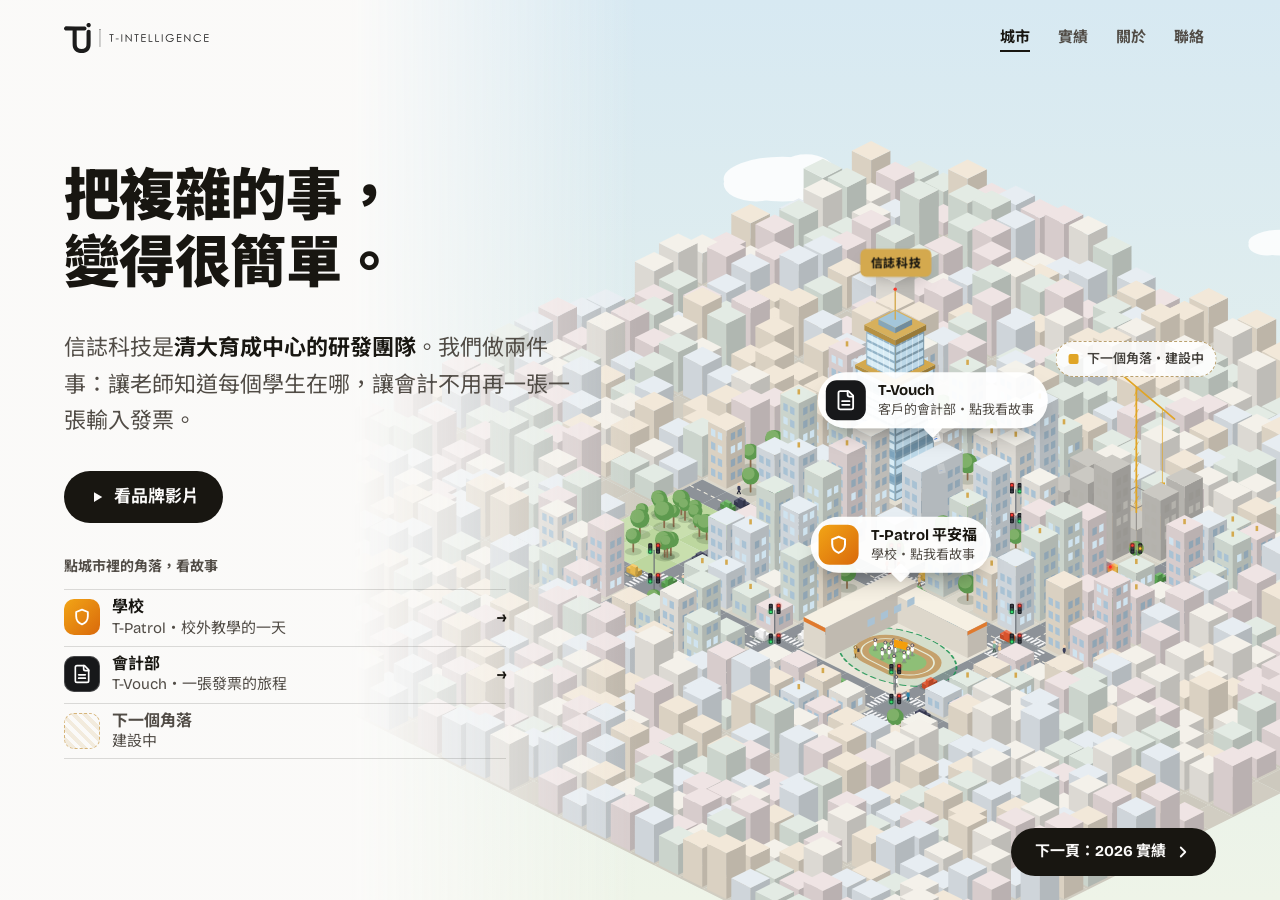
==== v5/company/index.html @ e7fc57f0 "T-Vouch 故事改成客戶公司與信誌科技之間往返；城市填滿手機、外圍不留空白；手機各頁版面放大與平均分配；進度條加粗 由 xinzhi-website-preview 的 _preview/tool" ====
<!DOCTYPE html>
<html lang="zh-TW">
<head>
<meta charset="UTF-8">
<meta name="viewport" content="width=device-width, initial-scale=1.0">
<meta name="robots" content="noindex">
<link rel="icon" type="image/png" href="../favicon.png">
<script>
  // 配色：網址指定 ?theme= 就照它；沒指定就看訪客自己的時間：早上 6 點到下午 6 點前是白天（紙白），其他時間是傍晚（夜金）。
  // 放在 head，畫面出來前就決定，不會先閃一下另一種顏色。
  (function () {
    var t = new URLSearchParams(location.search).get('theme');
    if (!t) { var h = new Date().getHours(); t = h >= 6 && h < 18 ? 'paper' : 'night'; }
    if (t === 'paper' || t === 'mix') document.documentElement.dataset.theme = t;
  })();
</script>
<title>信誌科技 T-Intelligence｜把複雜的事，變得很簡單</title>
<meta name="description" content="清大育成的研發團隊。T-Patrol 平安福讓老師知道每個學生在哪；T-Vouch 讓會計不用再一張一張輸入發票。">
<link rel="preconnect" href="https://fonts.googleapis.com">
<link rel="preconnect" href="https://fonts.gstatic.com" crossorigin>
<link href="https://fonts.googleapis.com/css2?family=Bricolage+Grotesque:opsz,wght@12..96,400..800&family=Noto+Sans+TC:wght@400;500;700;900&display=swap" rel="stylesheet">
<style>
/* 信誌科技官網（v5）— 依 _preview/PRODUCT.md 與確認過的設計簡報，從空白重做。
   色彩：可切換配色（?theme=night｜paper｜mix），讓使用者比較後再定。夜金＝品牌廣告影片的深炭灰＋金色線稿。發票、手機螢幕、表單是白色「島」，不跟著換。
   字型：中文 Noto Sans TC（使用者指定黑體），英文與數字 Bricolage Grotesque。比例 1.333，標題上限 6rem。
   版型：左右翻頁（使用者指定），每頁一個想法、構圖各不相同。插圖重畫自品牌廣告影片的線稿。 */
:root {
  --gold: #D4A94E;                         /* Logo 金（品牌色） */
  --gold-deep: oklch(0.69 0.115 80);       /* 同色相較深一階：插圖填色、分隔 */
  --ink: oklch(0.21 0.026 80);             /* 深墨（往金色色相偏） */
  --ink-2: oklch(0.34 0.04 80);            /* 次要文字：在金底上 ≥ 4.5:1 */
  --rule: oklch(0.21 0.026 80 / 0.24);     /* 細線 */
  --paper: oklch(0.99 0.004 85);           /* 白色島（發票、手機螢幕） */
  --on-ink: oklch(0.96 0.03 85);           /* 深墨按鈕上的字 */
  --ok: oklch(0.52 0.13 150);              /* 在範圍內（白色島上用） */
  --alert: oklch(0.55 0.2 28);
  --scan: oklch(0.55 0.17 258);
  /* 版面色（可切換）：預設＝夜金 */
  --bg: oklch(0.205 0.004 80); --ink: oklch(0.95 0.008 85); --ink-2: oklch(0.80 0.012 85); --rule: oklch(0.95 0.008 85 / 0.18); --on-ink: oklch(0.205 0.004 80); --btn: #D4A94E; --btn-ink: oklch(0.2 0.02 80); --art: #D4A94E; --art-fill: oklch(0.32 0.03 80); --hi: #D4A94E; --hi-ink: oklch(0.2 0.02 80); --shadow: oklch(0 0 0 / 0.6);

  --sans: "Bricolage Grotesque", "Noto Sans TC", system-ui, sans-serif;
  --s-1: 4px; --s-2: 8px; --s-3: 12px; --s-4: 16px; --s-5: 24px; --s-6: 32px; --s-7: 48px; --s-8: 64px; --s-9: 96px;
  --t-sm: 0.875rem; --t-base: 1.0625rem; --t-lg: 1.375rem; --t-xl: 1.875rem;
  --t-2xl: clamp(1.9rem, min(3.4vw, 5.4vh), 2.75rem); --t-display: clamp(2.6rem, min(6vw, 10.5vh), 5.5rem);  /* 也看螢幕高度：矮筆電不爆版 */
  --ease: cubic-bezier(0.16, 1, 0.3, 1);   /* ease-out-expo */
  --z-nav: 20; --z-pager: 30; --z-modal: 50;
  --pad-x: clamp(20px, 5vw, 80px);
}
/* 紙白：白底黑字，金色只當色塊 */
html[data-theme="paper"], html[data-theme="paper"] body { --bg: oklch(0.985 0.002 85); --ink: oklch(0.2 0.01 80); --ink-2: oklch(0.42 0.012 80); --rule: oklch(0.2 0.01 80 / 0.14); --on-ink: oklch(0.985 0.002 85); --btn: oklch(0.2 0.01 80); --btn-ink: oklch(0.985 0.002 85); --art: oklch(0.2 0.01 80); --art-fill: #D4A94E; --hi: #D4A94E; --hi-ink: oklch(0.2 0.01 80); --shadow: oklch(0.2 0.01 80 / 0.25); }
/* 混合：開場、實績、聯絡是夜金，其他頁紙白（.dark 由這裡指定） */
html[data-theme="mix"] { --bg: oklch(0.985 0.002 85); --ink: oklch(0.2 0.01 80); --ink-2: oklch(0.42 0.012 80); --rule: oklch(0.2 0.01 80 / 0.14); --on-ink: oklch(0.985 0.002 85); --btn: oklch(0.2 0.01 80); --btn-ink: oklch(0.985 0.002 85); --art: oklch(0.2 0.01 80); --art-fill: #D4A94E; --hi: #D4A94E; --hi-ink: oklch(0.2 0.01 80); --shadow: oklch(0.2 0.01 80 / 0.25); }
html[data-theme="mix"] .page.dark, html[data-theme="mix"][data-cur-dark] .top, html[data-theme="mix"][data-cur-dark] .pager { --bg: oklch(0.205 0.004 80); --ink: oklch(0.95 0.008 85); --ink-2: oklch(0.80 0.012 85); --rule: oklch(0.95 0.008 85 / 0.18); --on-ink: oklch(0.205 0.004 80); --btn: #D4A94E; --btn-ink: oklch(0.2 0.02 80); --art: #D4A94E; --art-fill: oklch(0.32 0.03 80); --hi: #D4A94E; --hi-ink: oklch(0.2 0.02 80); --shadow: oklch(0 0 0 / 0.6); }
/* 白色島：永遠白底深字 */
.inv, .phone .scr, form { --ink: oklch(0.2 0.012 80); --ink-2: oklch(0.42 0.012 80); --on-ink: oklch(0.985 0.002 85); --btn: oklch(0.2 0.012 80); --btn-ink: oklch(0.985 0.002 85); }
*, *::before, *::after { box-sizing: border-box; }
* { margin: 0; padding: 0; }
html, body { height: 100%; }
body { font-family: var(--sans); font-size: var(--t-base); line-height: 1.7; color: var(--ink); background: var(--bg); -webkit-font-smoothing: antialiased; overflow: hidden; font-optical-sizing: auto; }
a { color: inherit; }
button, input, textarea { font: inherit; color: inherit; }
button { background: none; border: 0; cursor: pointer; }
img, svg { display: block; max-width: 100%; }
:focus-visible { outline: 3px solid var(--ink); outline-offset: 3px; border-radius: 4px; }
h1, h2, h3 { text-wrap: balance; font-weight: 900; }
p { text-wrap: pretty; }
.nw { white-space: nowrap; }
.sr-only { position: absolute; width: 1px; height: 1px; overflow: hidden; clip: rect(0 0 0 0); white-space: nowrap; }
.skip { position: absolute; left: var(--s-4); top: -80px; z-index: var(--z-modal); background: var(--ink); color: var(--on-ink); padding: var(--s-3) var(--s-4); border-radius: 6px; text-decoration: none; font-weight: 700; }
.skip:focus { top: var(--s-4); }

/* 頂列：透明疊在金色上，目前頁的連結有底線 */
.top { position: fixed; inset: 0 0 auto; z-index: var(--z-nav); height: 76px; display: flex; align-items: center; justify-content: space-between; padding: 0 var(--pad-x); pointer-events: none; }
.top > * { pointer-events: auto; }
.top .logo img { height: 30px; width: auto; }
.top .lg-light { display: none; }
html[data-theme="paper"] .top .lg-dark, html[data-theme="mix"]:not([data-cur-dark]) .top .lg-dark { display: none; }
html[data-theme="paper"] .top .lg-light, html[data-theme="mix"]:not([data-cur-dark]) .top .lg-light { display: block; }
.top nav { display: flex; gap: var(--s-1); }
.top nav button { min-height: 44px; padding: 0 var(--s-3); font-weight: 700; font-size: 15px; border-radius: 6px; color: var(--ink-2); transition: color 150ms ease; position: relative; }
.top nav button:hover, .top nav button[aria-current="true"] { color: var(--ink); }
.top nav button::after { content: ""; position: absolute; left: var(--s-3); right: var(--s-3); bottom: 8px; height: 2px; background: var(--ink); transform: scaleX(0); transform-origin: left; transition: transform 300ms var(--ease); }
.top nav button[aria-current="true"]::after { transform: none; }

/* 左右翻頁 */
main { height: 100dvh; display: flex; overflow-x: auto; overflow-y: hidden; scroll-snap-type: x mandatory; scrollbar-width: none; overscroll-behavior-x: contain; }
main::-webkit-scrollbar { display: none; }
.page { background: transparent; color: var(--ink); flex: 0 0 100%; height: 100%; scroll-snap-align: start; scroll-snap-stop: always; position: relative; overflow: hidden; padding: 104px var(--pad-x) 96px; }

/* 翻頁鈕：說得出下一頁是什麼，不用頁碼點 */
.pager { position: fixed; right: var(--pad-x); bottom: var(--s-5); z-index: var(--z-pager); display: flex; gap: var(--s-2); }
.pager button { min-height: 48px; padding: 0 var(--s-5); border-radius: 999px; font-weight: 700; font-size: 15px; display: inline-flex; align-items: center; gap: var(--s-2); transition: transform 150ms ease, background-color 150ms ease, opacity 200ms ease; }
.pager .prev { width: 48px; padding: 0; justify-content: center; box-shadow: inset 0 0 0 2px var(--ink); }
.pager .next { background: var(--btn); color: var(--btn-ink); }
.pager button:active { transform: scale(0.97); }
.pager button[disabled] { opacity: 0; pointer-events: none; }
.pager svg { width: 18px; height: 18px; }

/* 共用按鈕 */
.btn { display: inline-flex; align-items: center; gap: var(--s-2); min-height: 52px; padding: 0 var(--s-5); border-radius: 999px; background: var(--btn); color: var(--btn-ink); font-weight: 700; text-decoration: none; transition: transform 150ms ease, opacity 150ms ease; }
.btn:hover { opacity: .9; }
.btn:active { transform: scale(0.97); }
.btn svg { width: 18px; height: 18px; }
.go { display: inline-flex; align-items: center; gap: var(--s-2); min-height: 44px; font-weight: 700; text-decoration: underline; text-decoration-thickness: 2px; text-underline-offset: 6px; }
.go:hover { text-decoration-thickness: 3px; }

/* ---------- 01 你好：把複雜的事，變得很簡單 ---------- */
.p-hello { display: grid; grid-template-columns: 1.45fr 1fr; align-items: center; gap: var(--s-8); }
.p-hello h1 { font-size: clamp(2.4rem, min(4.4vw, 9vh), 5rem); line-height: 1.12; letter-spacing: -0.01em; }
.p-hello h1 .ln { display: block; overflow: hidden; padding-bottom: .06em; }
.p-hello h1 .ln > span { display: inline-block; }
.p-hello .intro { margin-top: var(--s-6); max-width: 34em; font-size: var(--t-lg); line-height: 1.65; color: var(--ink-2); }
.p-hello .intro b { color: var(--ink); }
.p-hello .acts { margin-top: var(--s-6); display: flex; flex-wrap: wrap; align-items: center; gap: var(--s-5); }
/* 城市裡的角落：和城市上的標籤同一個圖示，一眼對得上；最後一個是還沒點亮的角落 */
.corners { margin-top: var(--s-6); display: grid; gap: 2px; max-width: 26em; }
.corners-k { font-size: var(--t-sm); font-weight: 700; color: var(--ink-2); margin-bottom: var(--s-2); }
.corners button, .corner-next { display: grid; grid-template-columns: 36px 1fr auto; gap: var(--s-3); align-items: center; min-height: 52px; padding: 6px 0; text-align: left; border-top: 1px solid var(--rule); color: var(--ink-2); font-size: 15px; line-height: 1.35; }
.corners button::after { content: "→"; color: var(--ink); font-weight: 700; transition: transform 200ms var(--ease); }
.corners button:hover::after, .corners button:focus-visible::after { transform: translateX(4px); }
.corners button:hover b { text-decoration: underline; text-underline-offset: 4px; }
.corners b { display: block; color: var(--ink); font-size: 16px; }
.corners .tile { width: 36px; height: 36px; border-radius: 10px; display: grid; place-items: center; }
.corners .tile svg { width: 20px; height: 20px; }
.corner-next { border-bottom: 1px solid var(--rule); }
.corner-next .tile { border: 1.5px dashed oklch(0.75 0.1 80 / .8); background: repeating-linear-gradient(45deg, transparent 0 4px, oklch(0.75 0.1 80 / .18) 4px 8px); }
.corner-next b { color: var(--ink-2); }
/* 動態城市：整頁背景；左側一層同色漸層讓文字清楚 */
.p-hello { padding: 0; display: block; }
.city { position: fixed; inset: 0; width: 100%; height: 100%; display: block; z-index: 0; }
/* 城市畫布固定在所有頁面後面（每一頁都看得到它在動）；內容頁蓋一層半透明底色 */
main { position: relative; z-index: 1; }
.page:not(.p-hello) { background: color-mix(in oklch, var(--bg) 70%, transparent); }
.p-hello .copy { position: relative; z-index: 1; padding: 120px var(--pad-x) 96px; width: min(760px, 50%); height: 100%; display: flex; flex-direction: column; justify-content: center;
  background: linear-gradient(90deg, var(--bg) 0%, var(--bg) 55%, color-mix(in oklch, var(--bg) 0%, transparent) 100%); }
html:not([data-theme="paper"]) body { background: oklch(0.16 0.01 260); }
html:not([data-theme="paper"]) .p-hello .copy { background: linear-gradient(90deg, oklch(0.16 0.01 260) 0%, oklch(0.16 0.01 260 / .92) 55%, oklch(0.16 0.01 260 / 0) 100%); }
/* 城市裡的產品地點：可點的標籤 */
.pin { position: absolute; z-index: 2; left: 0; top: 0; display: flex; text-align: left; font: inherit; align-items: center; gap: var(--s-3); padding: 8px 14px 8px 8px; border-radius: 999px; text-decoration: none;
  background: oklch(1 0 0 / .94); color: oklch(0.2 0.012 80); box-shadow: 0 12px 26px -12px oklch(0 0 0 / .45); transform: translate(-50%, -100%); transition: transform 250ms var(--ease), box-shadow 250ms var(--ease); }
.pin::after { content: ""; position: absolute; left: 50%; bottom: -7px; width: 14px; height: 14px; background: inherit; transform: translateX(-50%) rotate(45deg); border-radius: 2px; }
.pin:hover, .pin:focus-visible { transform: translate(-50%, calc(-100% - 4px)); box-shadow: 0 18px 30px -12px oklch(0 0 0 / .5); }
.pin .tile { width: 40px; height: 40px; border-radius: 11px; display: grid; place-items: center; flex: none; }
.pin .tile svg { width: 22px; height: 22px; }
.pin.patrol .tile { background: linear-gradient(135deg, #F2A516, #D9690B); }
.pin.vouch .tile { background: #17181a; }
.pin b { display: block; font-size: 15px; line-height: 1.3; }
.pin .txt span { display: block; font-size: 13px; color: oklch(0.42 0.012 80); line-height: 1.4; }
.pin { animation: drop 700ms var(--ease) both; } .pin.patrol { animation-delay: 500ms; } .pin.vouch { animation-delay: 650ms; }
.pin-hq { position: absolute; z-index: 2; left: 0; top: 0; transform: translate(-50%, -100%); padding: 4px 10px; border-radius: 6px; font-size: 12px; font-weight: 800; letter-spacing: .06em; background: #D4A94E; color: #1d1a12; white-space: nowrap; pointer-events: none; will-change: translate; box-shadow: 0 8px 18px -10px oklch(0 0 0 / .5); }   /* 信誌科技大樓 */
/* 下一個角落（還沒點亮的街區） */
.pin-next { position: absolute; z-index: 2; left: 0; top: 0; transform: translate(-50%, -100%); display: flex; align-items: center; gap: 8px; padding: 6px 12px; border-radius: 999px; font-size: 13px; font-weight: 600;
  background: oklch(0.3 0.01 260 / .78); color: oklch(0.92 0.01 85); border: 1px dashed oklch(0.75 0.1 80 / .7); white-space: nowrap; pointer-events: none; animation: fade 700ms var(--ease) 900ms both; }
html[data-theme="paper"] .pin-next { background: oklch(1 0 0 / .85); color: oklch(0.38 0.01 80); border-color: oklch(0.6 0.1 80 / .7); }
.pin-next .crane { width: 10px; height: 10px; border-radius: 2px; background: #e0a526; }
/* 故事模式（樣式在 ../story.css，與產品網站共用）：首頁文字、標籤、翻頁鈕、主選單退場 */
body.in-story .p-hello .copy, body.in-story .pin, body.in-story .pin-next, body.in-story .pin-hq, body.in-story .pager, body.in-story .top nav { opacity: 0; visibility: hidden; transition: opacity 300ms ease, visibility 0s 300ms; }
.p-hello .copy, .pin, .pin-next, .pager, .top nav { transition: opacity 400ms ease 300ms; }
/* T-Patrol 提醒：學生離開範圍時從學校標籤下方跳出 */
.toast { position: absolute; z-index: 2; left: 0; top: 0; transform: translate(-50%, 14px); padding: 8px 14px; border-radius: 10px; background: #fff3f3; color: oklch(0.42 0.17 28); border: 1px solid #f5c2c4; font-size: 13px; font-weight: 600; white-space: nowrap; opacity: 0; transition: opacity 250ms ease; pointer-events: none; }
.toast b { color: oklch(0.45 0.2 28); }
.toast.on { opacity: 1; }
/* 開場：兩行標題由下往上露出，兩個產品標誌接著落下 */
.p-hello h1 .ln > span { animation: rise 800ms var(--ease) both; }
.p-hello h1 .ln:nth-child(2) > span { animation-delay: 120ms; }
.p-hello .intro, .p-hello .acts, .p-hello .corners { animation: fade 700ms var(--ease) 360ms both; }
@keyframes rise { from { transform: translateY(105%); } }
@keyframes fade { from { opacity: 0; transform: translateY(12px); } }
@keyframes drop { from { opacity: 0; transform: translateY(-28px) rotate(-6deg); } }

/* ---------- 02 人一多，每個人在哪？ ---------- */
.p-patrol { display: grid; grid-template-columns: 1fr 1fr; grid-template-rows: auto 1fr; column-gap: var(--s-8); }
.p-patrol .ask { grid-column: 1 / -1; font-size: var(--t-display); line-height: 1.12; letter-spacing: -0.01em; }
.p-patrol .ask em { font-style: normal; color: var(--paper); -webkit-text-stroke: 0; text-shadow: none; }
.scene-art { align-self: center; position: relative; color: var(--art); }
.p-vouch .left svg { color: var(--art); }
.scene-art svg { width: min(100%, 560px); height: auto; overflow: visible; }
.scene-art .runner { transform-box: fill-box; transform-origin: center; }
.answer { align-self: center; display: grid; grid-template-columns: auto 1fr; gap: var(--s-6); align-items: center; }
.answer h2, .p-vouch .left h2 { font-size: var(--t-2xl); line-height: 1.25; }
.answer p { margin-top: var(--s-3); color: var(--ink-2); max-width: 22em; }
.answer .go { margin-top: var(--s-4); }
.phone { width: clamp(170px, min(17vw, 28vh), 240px); aspect-ratio: 9 / 18.5; background: #111; border-radius: 30px; padding: 8px; box-shadow: 0 30px 50px -24px var(--shadow); }
.phone .scr { height: 100%; border-radius: 23px; background: var(--paper); overflow: hidden; display: flex; flex-direction: column; font-size: 12px; color: var(--ink); }
.phone .bar { padding: 12px 12px 8px; font-weight: 700; display: flex; justify-content: space-between; }
.phone .bar span { color: var(--ok); }
.phone .map { flex: 1; position: relative; background: oklch(0.95 0.012 140); }
.phone .map svg { width: 100%; height: 100%; }
.phone .foot { padding: 10px 12px; font-weight: 700; display: flex; justify-content: space-between; align-items: center; }
.phone .foot b { font-size: 20px; font-family: var(--sans); color: var(--ok); }

/* ---------- 03 發票收據，還在手動輸入？ ---------- */
.p-vouch { display: grid; grid-template-columns: 1fr 1.1fr; grid-template-rows: auto 1fr; column-gap: var(--s-8); }
.p-vouch .ask { grid-column: 1 / -1; font-size: var(--t-display); line-height: 1.12; letter-spacing: -0.01em; text-align: right; }
.p-vouch .left { align-self: center; display: grid; gap: clamp(var(--s-4), 3vh, var(--s-6)); }
.p-vouch .left svg { width: min(100%, 380px, 46vh); height: auto; }  /* 矮螢幕（筆電）縮小線稿，整頁放得下 */
.p-vouch .left p { margin-top: var(--s-3); color: var(--ink-2); max-width: 24em; }
.p-vouch .left .go { margin-top: var(--s-4); }
.ocr { align-self: center; display: grid; grid-template-columns: auto 1fr; gap: var(--s-6); align-items: center; }
.inv { width: clamp(200px, 17vw, 250px); background: var(--paper); color: var(--ink); padding: 18px 18px 14px; transform: rotate(-3deg); box-shadow: 0 30px 50px -26px var(--shadow); position: relative; overflow: hidden; font-size: 12px; }
.inv .t { text-align: center; font-weight: 900; letter-spacing: .14em; }
.inv .big { text-align: center; font-weight: 700; font-size: 17px; line-height: 1.3; padding: 4px 0 8px; border-bottom: 1.5px dashed oklch(0.8 0.01 85); font-variant-numeric: tabular-nums; }
.inv .f { display: flex; justify-content: space-between; padding: 8px 0; border-bottom: 1px solid oklch(0.93 0.005 85); position: relative; }
.inv .f::after { content: ""; position: absolute; inset: 3px -7px; border: 2px solid var(--scan); border-radius: 4px; opacity: 0; transition: opacity 250ms ease; }
.ocr.read .inv .f::after { opacity: 1; }
.ocr.read .inv .f:nth-of-type(2)::after { transition-delay: 120ms; } .ocr.read .inv .f:nth-of-type(3)::after { transition-delay: 240ms; }
.inv .lines { display: grid; gap: 6px; margin-top: 10px; }
.inv .lines i { height: 5px; background: oklch(0.93 0.005 85); border-radius: 3px; }
.inv .lines i:nth-child(2) { width: 70%; }
.inv .beam { position: absolute; left: 0; right: 0; top: -40px; height: 40px; background: linear-gradient(180deg, transparent, oklch(0.55 0.17 258 / 0.25)); border-bottom: 2px solid var(--scan); opacity: 0; }
.ocr.scan .inv .beam { animation: beam 1100ms var(--ease) forwards; }
@keyframes beam { 0% { top: -40px; opacity: 1; } 90% { opacity: 1; } 100% { top: 100%; opacity: 0; } }
.fields { display: grid; gap: var(--s-3); }
.fields div { display: grid; grid-template-columns: 4.5em 1fr; align-items: baseline; gap: var(--s-3); border-bottom: 2px solid var(--ink); padding-bottom: var(--s-2); opacity: .28; transform: translateX(-10px); transition: opacity 400ms var(--ease), transform 400ms var(--ease); }
.fields dt { font-weight: 700; color: var(--ink-2); }
.fields dd { font-size: var(--t-xl); font-weight: 800; font-variant-numeric: tabular-nums; line-height: 1.2; }
.ocr.read .fields div { opacity: 1; transform: none; }
.ocr.read .fields div:nth-child(2) { transition-delay: 120ms; } .ocr.read .fields div:nth-child(3) { transition-delay: 240ms; }
.ocr .try { grid-column: 1 / -1; justify-self: start; }
.ocr .note { grid-column: 1 / -1; font-size: var(--t-sm); color: var(--ink-2); }

/* ---------- 04 2026 ---------- */
.p-proof { display: grid; grid-template-rows: auto 1fr; }
.p-proof h2 { font-size: var(--t-display); line-height: 1.12; letter-spacing: -0.01em; max-width: 14em; }
.p-proof h2 mark { background: var(--hi); color: var(--hi-ink); padding: 0 .18em; border-radius: 6px; -webkit-box-decoration-break: clone; box-decoration-break: clone; }  /* 金底上用白字對比不夠，改成深墨底金字 */
.line { position: relative; align-self: center; margin-top: var(--s-6); }
.line .rule { height: 3px; background: var(--ink); transform-origin: left; }
.line .months { display: grid; grid-template-columns: repeat(6, 1fr); }
.line .months span { font-weight: 800; font-size: var(--t-lg); padding-top: var(--s-3); border-left: 2px solid var(--ink); padding-left: var(--s-3); font-variant-numeric: tabular-nums; }
.line .up, .line .down { display: grid; grid-template-columns: repeat(6, 1fr); gap: 0; }
.line .up { align-items: end; margin-bottom: var(--s-4); }
.line .down { align-items: start; margin-top: var(--s-4); }
.case { padding: 0 var(--s-4) 0 0; }
.case b::before { content: ""; display: inline-block; width: 10px; height: 10px; border-radius: 50%; background: var(--ink); margin-right: var(--s-2); vertical-align: 0.12em; }  /* 時間軸上的節點 */
.case b { display: block; font-size: var(--t-lg); line-height: 1.3; }
.case span { display: block; font-size: var(--t-sm); color: var(--ink-2); line-height: 1.5; }
.case + .case { margin-top: var(--s-3); }
.p-proof.in .rule { animation: draw 900ms var(--ease) both; }
.p-proof.in .case { animation: fade 600ms var(--ease) both; animation-delay: calc(300ms + var(--i) * 80ms); }
@keyframes draw { from { transform: scaleX(0); } }
.p-proof .src { position: absolute; left: var(--pad-x); bottom: var(--s-6); font-size: var(--t-sm); color: var(--ink-2); max-width: 40em; }

/* ---------- 05 我們 ---------- */
.p-about { display: grid; grid-template-columns: 1fr 1fr; gap: var(--s-8); align-items: center; }
.p-about h2 { font-size: var(--t-display); line-height: 1.12; letter-spacing: -0.01em; }
.p-about .where { margin-top: var(--s-6); font-weight: 700; color: var(--ink-2); }
.p-about .where a { color: var(--ink); }
.beliefs { display: grid; gap: var(--s-6); }
.beliefs p { font-size: var(--t-lg); line-height: 1.6; color: var(--ink-2); }
.beliefs p b { color: var(--ink); font-size: var(--t-xl); display: block; line-height: 1.3; margin-bottom: var(--s-1); }

/* ---------- 06 聯絡 ---------- */
.p-talk { display: grid; grid-template-columns: 1fr 1.1fr; gap: var(--s-8); align-items: center; }
.p-talk h2 { font-size: var(--t-display); line-height: 1.12; letter-spacing: -0.01em; }
.direct { margin-top: var(--s-6); display: grid; gap: var(--s-3); }
.direct a { font-size: var(--t-xl); font-weight: 800; text-decoration: none; width: fit-content; border-bottom: 2px solid var(--ink); line-height: 1.4; min-height: 44px; display: inline-flex; align-items: center; }
.direct a:hover { border-bottom-width: 3px; }
.direct p { color: var(--ink-2); font-weight: 700; }
form { background: var(--paper); color: var(--ink); border-radius: 20px; padding: var(--s-6); display: grid; gap: var(--s-5); box-shadow: 0 30px 50px -30px var(--shadow); }
fieldset { border: 0; display: grid; gap: var(--s-2); }
legend, label { font-weight: 700; font-size: 15px; }
.topics { display: flex; flex-wrap: wrap; gap: var(--s-2); margin-top: var(--s-2); }
.topics label { position: relative; }
.topics input { position: absolute; inset: 0; opacity: 0; margin: 0; cursor: pointer; }
.topics span { display: inline-flex; align-items: center; min-height: 44px; padding: 0 var(--s-4); border-radius: 999px; box-shadow: inset 0 0 0 1.5px oklch(0.85 0.01 85); font-weight: 600; transition: background-color 150ms ease, color 150ms ease; }
.topics input:checked + span { background: var(--ink); color: var(--on-ink); box-shadow: none; }
.topics input:focus-visible + span { outline: 3px solid var(--ink); outline-offset: 2px; }
.two { display: grid; grid-template-columns: 1fr 1fr; gap: var(--s-4); }
.field { display: grid; gap: var(--s-2); }
.field input, .field textarea { width: 100%; padding: 12px 14px; border: 1.5px solid oklch(0.85 0.01 85); border-radius: 10px; background: var(--paper); font-size: 16px; transition: border-color 150ms ease; }
.field textarea { min-height: 96px; resize: vertical; }
.field input:focus, .field textarea:focus { outline: none; border-color: var(--ink); box-shadow: 0 0 0 3px oklch(0.21 0.026 80 / 0.15); }
.send { display: flex; flex-wrap: wrap; gap: var(--s-4); align-items: center; }
.send small { color: oklch(0.45 0.02 85); }
.form-msg { font-weight: 700; color: var(--ok); }
.legal { position: absolute; left: var(--pad-x); bottom: var(--s-6); font-size: var(--t-sm); color: var(--ink-2); }

/* 影片對話框 */
.vbox { border: 0; padding: 0; background: #000; border-radius: 16px; width: min(92vw, 1100px); max-height: 92vh; margin: auto; overflow: hidden; }
.vbox::backdrop { background: oklch(0.21 0.026 80 / 0.8); }
.vbox video { display: block; width: 100%; max-height: 88vh; }
.vbox .x { position: absolute; top: 10px; right: 10px; width: 44px; height: 44px; border-radius: 8px; background: rgba(0,0,0,.55); color: #fff; font-size: 26px; line-height: 1; z-index: 1; }

/* 響應式：手機時每頁上下排，內容多就在頁內往下捲 */
@media (min-width: 961px) and (max-height: 840px) {
  .p-vouch .left { grid-template-columns: minmax(0, .8fr) 1fr; align-items: center; column-gap: var(--s-5); }
  .p-vouch .left svg { width: 100%; }
}
@media (max-width: 960px) {
  .page { overflow-y: auto; overflow-x: hidden; padding: 92px var(--pad-x) 112px; }
  /* 手機：每頁可往下捲，格線列照內容長，不要被壓成一個螢幕高（否則內容互相重疊） */
  main > .page:not(.p-hello) { grid-template-rows: none; grid-auto-rows: max-content; align-content: start; }
  /* 手機：頁面可以上下捲，頂列加底色，捲動的內容不會蓋到品牌 Logo（故事模式時透明，不擋「離開故事」） */
  .top { background: color-mix(in oklch, var(--bg) 94%, transparent); -webkit-backdrop-filter: blur(8px); backdrop-filter: blur(8px); box-shadow: 0 1px 0 var(--rule); transition: background-color 300ms ease; }
  html:not([data-theme="paper"]) .top { background: oklch(0.16 0.01 260 / .94); }
  body.in-story .top { background: transparent; box-shadow: none; -webkit-backdrop-filter: none; backdrop-filter: none; }
  .p-hello, .p-patrol, .p-vouch, .p-about, .p-talk { grid-template-columns: 1fr; row-gap: var(--s-7); align-content: start; }
  .p-vouch .ask { text-align: left; }
  /* 手機：城市在下半部，文字在上半部 */
  .p-hello { display: block; overflow-x: hidden; overflow-y: auto; padding: 0; }   /* 手機：開場內容比螢幕長時可以往下捲（角落清單不會被切掉） */
  body.in-story .p-hello { overflow: hidden; }
  .pin, .pin-next { z-index: 0; }   /* 往下捲時，文字區塊從城市標籤上面滑過去，不會被標籤蓋住 */
  .p-hello .copy { width: auto; max-width: none; height: auto; margin-top: 44vh; padding: 28px var(--pad-x) 100px; justify-content: flex-start; background: linear-gradient(180deg, color-mix(in oklch, var(--bg) 0%, transparent) 0, var(--bg) 28px); }
  html:not([data-theme="paper"]) .p-hello .copy { background: linear-gradient(180deg, oklch(0.16 0.01 260 / 0) 0, oklch(0.16 0.01 260) 28px); }
  .p-hello .intro { font-size: var(--t-base); margin-top: var(--s-4); }
  .p-hello .acts { margin-top: var(--s-5); }
  .pin { padding: 6px 10px 6px 6px; } .pin .tile { width: 32px; height: 32px; border-radius: 9px; } .pin .tile svg { width: 18px; height: 18px; } .pin .txt span { display: none; }
  .line .up, .line .down, .line .months { grid-template-columns: repeat(3, 1fr); }
  .line .months span:nth-child(n+4) { display: none; }
  .p-proof .line { overflow-x: auto; }
  .p-proof .src, .legal { position: static; margin-top: var(--s-6); }
}
@media (max-width: 640px) {
  .top { height: 64px; }
  .top nav { display: none; }
  .answer, .ocr { grid-template-columns: 1fr; justify-items: start; }
  .two { grid-template-columns: 1fr; }
  .pager { left: 0; right: 0; bottom: 0; padding: var(--s-3) var(--pad-x) calc(var(--s-3) + env(safe-area-inset-bottom)); background: var(--bg); box-shadow: 0 -1px 0 var(--rule); justify-content: space-between; }  /* 手機：底列有底色，不會蓋住內容 */
  .direct a { font-size: var(--t-lg); }
  .pager .next { flex: 1; justify-content: center; }
  .line .up, .line .down { grid-template-columns: 1fr; }
  .line .months { display: none; }
  .line .rule { display: none; }
  .case { margin-top: var(--s-3); }
  .p-proof h2 { font-size: 2.1rem; }  /* 「帶著 T-Patrol 出門，」不拆行，手機上要再小一點才放得下 */
  .p-proof { grid-template-columns: minmax(0, 1fr); }
}

/* ---------- 手機：每頁一個畫面裝得下，不上下捲（使用者 2026-11-19）；重點留下、補充說明省略，電腦版不變 ---------- */
@media (max-width: 640px) {
  .page { padding: 84px var(--pad-x) 80px; }
  main > .page { overflow-y: hidden; }
  main > .page:not(.p-hello) { row-gap: clamp(10px, 2vh, 18px); }
  .p-hello .copy { position: absolute; left: 0; right: 0; top: auto; bottom: 72px; height: auto; margin: 0; padding: 28px var(--pad-x) 10px; }
  /* 城市延伸到整支手機：文字區塊改成半透明底色，城市在文字後面也看得到 */
  html .p-hello .copy { background: linear-gradient(180deg, color-mix(in oklch, var(--bg) 0%, transparent) 0, color-mix(in oklch, var(--bg) 84%, transparent) 40px, color-mix(in oklch, var(--bg) 90%, transparent) 100%); }
  html:not([data-theme="paper"]) .p-hello .copy { background: linear-gradient(180deg, oklch(0.16 0.01 260 / 0) 0, oklch(0.16 0.01 260 / .84) 40px, oklch(0.16 0.01 260 / .9) 100%); }
  .p-hello h1 { font-size: clamp(1.75rem, 4.8vh, 2.3rem); }
  .p-hello .intro { margin-top: 8px; font-size: 14px; line-height: 1.55; }
  .p-hello .acts { margin-top: 12px; }
  .btn { min-height: 46px; padding: 0 18px; }
  .corners { margin-top: 12px; grid-template-columns: 1fr 1fr; gap: 8px; }
  .corners-k { grid-column: 1 / -1; margin: 0; }
  .corners button { grid-template-columns: 38px 1fr; gap: 10px; border: 0; box-shadow: inset 0 0 0 1.5px var(--rule); border-radius: 14px; padding: 10px 12px 10px 10px; min-height: 64px; font-size: 13px; line-height: 1.35; }   /* 手機上角落按鈕放大，好讀好點 */
  .corners button::after { display: none; }
  .corners b { font-size: 16px; }
  .corners .tile { width: 38px; height: 38px; border-radius: 10px; }
  .corners .tile svg { width: 20px; height: 20px; }
  .corner-next, .pin-next { display: none; }
  .pin-hq { display: none; }   /* 手機開場畫面小，信誌科技標籤先不放（故事裡會出現） */
   /* 小畫面上標籤會擠在一起；塔吊工地在城市裡照樣看得到 */
  .p-proof h2 { font-size: clamp(1.45rem, 4.2vh, 1.9rem); }
  /* 實績：七所學校排成兩欄，依螢幕高度平均分配，字放大（不擠在上半部） */
  main > .page.p-proof { grid-template-rows: auto 1fr auto; align-content: stretch; }
  .p-proof .line { margin-top: 8px; overflow: visible; display: grid; grid-template-columns: 1fr 1fr; align-content: space-evenly; gap: clamp(10px, 2.4vh, 26px) 16px; }
  .line .up, .line .down, .line .up > div, .line .down > div { display: contents; }
  .case b { font-size: clamp(15px, 2.3vh, 18px); }
  .case span { font-size: clamp(12px, 1.7vh, 14px); line-height: 1.45; margin-top: 2px; }
  .case, .case + .case { margin-top: 0; }
  .p-proof .src { font-size: 11px; margin-top: 10px; }
  .p-about { gap: 14px; }
  .p-about h2 { font-size: clamp(1.8rem, 5vh, 2.4rem); }
  .p-about .where { margin-top: 8px; font-size: 13px; }
  .beliefs { gap: 12px; }
  .beliefs p { font-size: 13.5px; line-height: 1.5; }
  .beliefs p b { font-size: 1.05rem; margin-bottom: 2px; }
  .p-talk { gap: 10px; }
  .p-talk h2 { font-size: clamp(1.45rem, 4.2vh, 1.9rem); }
  .direct { margin-top: 4px; gap: 0; }
  .direct a { font-size: 15px; }
  .direct p { display: none; }
  form { padding: 14px; gap: 10px; border-radius: 16px; }
  .topics { margin-top: 4px; gap: 6px; flex-wrap: nowrap; }
  .topics span { padding: 0 11px; font-size: 13.5px; }
  .two { grid-template-columns: 1fr 1fr; gap: 8px; }
  .field { gap: 2px; }
  .field input, .field textarea { padding: 8px 10px; }
  .field textarea { min-height: 60px; }
  legend, label { font-size: 13px; }
  .send small { display: none; }
  .legal { font-size: 11px; margin-top: 6px; }
}
@media (max-width: 640px) and (max-height: 720px) {   /* 矮的手機（含 App 內建瀏覽器）：聯絡頁再收緊 */
  .p-talk { gap: 8px; }
  .p-talk h2 { font-size: 1.35rem; line-height: 1.2; }
  .p-talk .direct { display: flex; flex-wrap: wrap; gap: 0 12px; }   /* Email 與電話排同一行，連結維持 44px 好點 */
  .p-talk .direct a { font-size: 13.5px; }
  form { padding: 12px; gap: 8px; }
  .field textarea { min-height: 40px; }
  .p-talk .legal { display: none; }
}
@media (prefers-reduced-motion: reduce) {
  *, *::before, *::after { animation: none !important; transition: none !important; }
  main { scroll-behavior: auto; }
}
</style>
<link rel="stylesheet" href="../story.css">
</head>
<body>
<a class="skip" href="#hello">跳到主要內容</a>

<header class="top">
  <a class="logo" href="#hello" aria-label="信誌科技 T-Intelligence 首頁"><img class="lg-dark" src="../../company/assets/ti-lockup-gold.svg" alt="信誌科技 T-Intelligence" width="146" height="30"><img class="lg-light" src="../../company/assets/ti-lockup-black.svg" alt="" width="146" height="30"></a>
  <nav aria-label="主選單">
    <button type="button" data-to="hello">城市</button>
    <button type="button" data-to="proof">實績</button>
    <button type="button" data-to="about">關於</button>
    <button type="button" data-to="talk">聯絡</button>
  </nav>
</header>

<main id="main">
  <!-- 01 -->
  <section class="page p-hello dark" id="hello" aria-labelledby="h-hello" data-name="開始">
    <div class="copy">
      <h1 id="h-hello"><span class="ln"><span class="nw">把複雜的事，</span></span><span class="ln"><span class="nw">變得很簡單。</span></span></h1>
      <p class="intro">信誌科技是<b>清大育成中心的研發團隊</b>。我們做兩件事：讓老師知道每個學生在哪，讓會計不用再一張一張輸入發票。</p>
      <div class="acts">
        <button class="btn" type="button" data-video="../../company/assets/video/brand.mp4" data-poster="../../company/assets/video/brand.jpg"><svg viewBox="0 0 24 24" fill="currentColor" aria-hidden="true"><path d="M8 5.5v13l11-6.5z"/></svg>看品牌影片</button>
      </div>
      <div class="corners">
        <p class="corners-k">點城市裡的角落，看故事</p>
        <button type="button" data-story="patrol"><span class="tile" style="background:linear-gradient(135deg,#F2A516,#D9690B)" aria-hidden="true"><svg viewBox="0 0 24 24" fill="none" stroke="#fff" stroke-width="2.2" stroke-linejoin="round"><path d="M12 3.2l7 2.8v5.2c0 4.4-2.9 8.1-7 9.6-4.1-1.5-7-5.2-7-9.6V6l7-2.8z"/></svg></span><span><b>學校</b>T-Patrol・校外教學的一天</span></button>
        <button type="button" data-story="vouch"><span class="tile" style="background:#17181a;box-shadow:inset 0 0 0 1px oklch(1 0 0 / .2)" aria-hidden="true"><svg viewBox="0 0 24 24" fill="none" stroke="#fff" stroke-width="2" stroke-linecap="round" stroke-linejoin="round"><path d="M15 2H6a2 2 0 0 0-2 2v16a2 2 0 0 0 2 2h12a2 2 0 0 0 2-2V7Z"/><path d="M14 2v4a2 2 0 0 0 2 2h4"/><path d="M16 13H8"/><path d="M16 17H8"/></svg></span><span><b>會計部</b>T-Vouch・一張發票的旅程</span></button>
        <p class="corner-next"><span class="tile" aria-hidden="true"></span><span><b>下一個角落</b>建設中</span></p>
      </div>
    </div>
    <canvas class="city" aria-hidden="true"></canvas>
    <button class="pin patrol" type="button" data-story="patrol"><span class="tile" aria-hidden="true"><svg viewBox="0 0 24 24" fill="none" stroke="#fff" stroke-width="2.2" stroke-linejoin="round"><path d="M12 3.2l7 2.8v5.2c0 4.4-2.9 8.1-7 9.6-4.1-1.5-7-5.2-7-9.6V6l7-2.8z"/></svg></span><span class="txt"><b>T-Patrol 平安福</b><span>學校・點我看故事</span></span></button>
    <button class="pin vouch" type="button" data-story="vouch"><span class="tile" aria-hidden="true"><svg viewBox="0 0 24 24" fill="none" stroke="#fff" stroke-width="2" stroke-linecap="round" stroke-linejoin="round"><path d="M15 2H6a2 2 0 0 0-2 2v16a2 2 0 0 0 2 2h12a2 2 0 0 0 2-2V7Z"/><path d="M14 2v4a2 2 0 0 0 2 2h4"/><path d="M16 13H8"/><path d="M16 17H8"/></svg></span><span class="txt"><b>T-Vouch</b><span>客戶的會計部・點我看故事</span></span></button>
    <p class="toast" role="status" aria-live="polite"><b>王小明</b> 離開了安全範圍・老師手機已通知</p>
    <p class="pin-hq">信誌科技</p>
    <p class="pin-next" aria-label="下一個角落：建設中，下一條產品線會在這裡點亮"><span class="crane" aria-hidden="true"></span>下一個角落・建設中</p>
    <section class="story" hidden aria-labelledby="story-title"></section>
  </section>

  <!-- 04 -->
  <section class="page p-proof dark" id="proof" aria-labelledby="h-proof" data-name="2026 實績">
    <h2 id="h-proof"><span class="nw">2026 年，</span><span class="nw">七所學校</span><span class="nw">帶著 T-Patrol 出門，</span><mark class="nw">零事故。</mark></h2>
    <div class="line">
      <div class="up">
        <div><div class="case" style="--i:0"><b>龍潭國中</b><span>兩天一夜營隊・全隊</span></div></div>
        <div></div>
        <div><div class="case" style="--i:1"><b>虎林國小</b><span>畢業路跑・67 人</span></div><div class="case" style="--i:2"><b>東門國小</b><span>畢業路跑・38 人</span></div></div>
        <div><div class="case" style="--i:3"><b>香山國小</b><span>航空營（桃園機場）・25 人</span></div></div>
        <div><div class="case" style="--i:4"><b>西門國小</b><span>棒球隊日本千葉交流・首個海外案</span></div></div>
        <div><div class="case" style="--i:5"><b>育賢國中</b><span>特教應用・9 月起常態使用</span></div></div>
      </div>
      <div class="rule" aria-hidden="true"></div>
      <div class="months" aria-hidden="true"><span>4 月</span><span>5 月</span><span>6 月</span><span>7 月</span><span>8 月</span><span>9 月</span></div>
      <div class="down">
        <div></div><div></div><div></div>
        <div><div class="case" style="--i:6"><b>光華國中</b><span>山海騎航・單車環島加帆船・7 至 8 月・40 台 × 14 天，軌跡一天都沒斷</span></div></div>
        <div></div><div></div>
      </div>
    </div>
    <p class="src">累計 27 天活動。內容出自 T-Patrol 2026 年執行紀錄。</p>
  </section>

  <!-- 05 -->
  <section class="page p-about" id="about" aria-labelledby="h-about" data-name="關於我們">
    <div>
      <h2 id="h-about">清大育成的<br>研發團隊。</h2>
      <p class="where">新竹市光復路二段101號<br>清華大學創新育成大樓 720 室</p>
    </div>
    <div class="beliefs">
      <p><b>讓科技走進日常。</b>成為台灣領先的物聯網與 AI 智慧服務平台，守護安全、提升效率。</p>
      <p><b>科技應該讓人安心。</b>用精準的定位追蹤與智慧辨識，解決教育、宗教、企業場景裡的真實痛點。</p>
      <p><b>簡單好用，穩定可靠。</b>安全第一、使用者導向、持續創新，讓客戶專心在自己的核心業務。</p>
    </div>
  </section>

  <!-- 06 -->
  <section class="page p-talk dark" id="talk" aria-labelledby="h-talk" data-name="聯絡">
    <div>
      <h2 id="h-talk"><span class="nw">有個複雜的問題？</span><br><span class="nw">交給我們。</span></h2>
      <div class="direct">
        <a href="mailto:contact@t-intelligence.com.tw">contact@t-intelligence.com.tw</a>
        <a href="tel:+88635619943">(03) 561-9943</a>
        <p>平日回覆，週末與國定假日順延。</p>
      </div>
    </div>
    <!-- 預覽版不送出；上線時接回原本的 Web3Forms 設定（欄位名稱 name / email / subject / message） -->
    <form class="js-form" novalidate>
      <fieldset>
        <legend>想聊什麼</legend>
        <div class="topics">
          <label><input type="radio" name="subject" value="T-Patrol 產品諮詢" checked><span>T-Patrol</span></label>
          <label><input type="radio" name="subject" value="T-Vouch 產品諮詢"><span>T-Vouch</span></label>
          <label><input type="radio" name="subject" value="合作洽談"><span>合作</span></label>
          <label><input type="radio" name="subject" value="其他"><span>其他</span></label>
        </div>
      </fieldset>
      <div class="two">
        <div class="field"><label for="f-name">怎麼稱呼你</label><input id="f-name" name="name" autocomplete="name" required></div>
        <div class="field"><label for="f-mail">Email</label><input id="f-mail" name="email" type="email" autocomplete="email" required></div>
      </div>
      <div class="field"><label for="f-msg">想說的話</label><textarea id="f-msg" name="message" placeholder="例如：11 月要帶三個班去校外教學，想了解怎麼租用" required></textarea></div>
      <div class="send"><button class="btn" type="submit">送出</button><small>預覽版不會真的送出</small></div>
      <p class="form-msg" role="status" tabindex="-1" hidden>這是預覽版，訊息沒有送出。正式上線後會寄到 contact@t-intelligence.com.tw。</p>
    </form>
    <p class="legal">© 2026 信誌科技股份有限公司 T-Intelligence Technology Co., Ltd.</p>
  </section>
</main>

<div class="pager">
  <button class="prev" type="button" aria-label="上一頁"><svg viewBox="0 0 24 24" fill="none" stroke="currentColor" stroke-width="2.4" stroke-linecap="round" stroke-linejoin="round" aria-hidden="true"><path d="M15 6l-6 6 6 6"/></svg></button>
  <button class="next" type="button"><span class="js-next-label">下一頁</span><svg viewBox="0 0 24 24" fill="none" stroke="currentColor" stroke-width="2.4" stroke-linecap="round" stroke-linejoin="round" aria-hidden="true"><path d="M9 6l6 6-6 6"/></svg></button>
</div>

<script src="city.js"></script>
<script src="../stories.js"></script>
<script>
(function () {
  var main = document.querySelector('main'), pages = [].slice.call(main.children);
  var reduced = matchMedia('(prefers-reduced-motion: reduce)').matches;
  var navBtns = [].slice.call(document.querySelectorAll('.top nav button'));
  var prev = document.querySelector('.pager .prev'), next = document.querySelector('.pager .next'), nextLabel = document.querySelector('.js-next-label');
  var idx = -1, lock = false, seen = new Set();

  function go(i) { i = Math.max(0, Math.min(pages.length - 1, i)); main.scrollTo({ left: pages[i].offsetLeft, behavior: reduced ? 'auto' : 'smooth' }); }
  function byId(id) { return pages.findIndex(function (p) { return p.id === id; }); }
  function sync() {
    var i = Math.round(main.scrollLeft / main.clientWidth);
    if (i === idx) return;
    idx = i;
    var id = pages[i].id;
    document.documentElement.toggleAttribute('data-cur-dark', pages[i].classList.contains('dark'));
    navBtns.forEach(function (b) {
      var t = b.dataset.to, on = t === id;
      b.setAttribute('aria-current', on);
    });
    prev.disabled = i === 0;
    next.disabled = i === pages.length - 1;
    if (i < pages.length - 1) nextLabel.textContent = '下一頁：' + pages[i + 1].dataset.name;
    if (!seen.has(id)) { seen.add(id); enter(pages[i]); }
    if (window.__city !== false) scene(id);
  }
  main.addEventListener('scroll', function () { requestAnimationFrame(sync); }, { passive: true });
  addEventListener('resize', function () { if (idx >= 0) main.scrollLeft = pages[idx].offsetLeft; });
  prev.addEventListener('click', function () { go(idx - 1); });
  next.addEventListener('click', function () { go(idx + 1); });
  document.addEventListener('click', function (e) {
    var t = e.target.closest('[data-to]');
    if (!t) return;
    e.preventDefault(); go(byId(t.dataset.to));
  });
  // 滾輪：頁內還能捲（手機）就先捲頁內；捲到底才翻頁
  main.addEventListener('wheel', function (e) {
    if (document.body.classList.contains('in-story')) { e.preventDefault(); return; }
    if (Math.abs(e.deltaX) > Math.abs(e.deltaY)) return;
    var p = pages[idx];
    if ((e.deltaY > 0 && p.scrollTop + p.clientHeight < p.scrollHeight - 2) || (e.deltaY < 0 && p.scrollTop > 2)) return;
    e.preventDefault();
    if (lock || Math.abs(e.deltaY) < 4) return;
    lock = true; go(idx + (e.deltaY > 0 ? 1 : -1)); setTimeout(function () { lock = false; }, 700);
  }, { passive: false });
  document.addEventListener('keydown', function (e) {
    if (document.querySelector('dialog[open]') || (e.target.closest && e.target.closest('input, textarea'))) return;
    var d = { ArrowRight: 1, PageDown: 1, ArrowLeft: -1, PageUp: -1 }[e.key];
    if (d) { e.preventDefault(); go(idx + d); }
  });

  // 動態城市（首頁）：白天配紙白、傍晚配夜金；文字在左（手機在上），城市畫在剩下的區域
  var hello = document.querySelector('.p-hello'), copy = hello.querySelector('.copy');
  var pins = { patrol: hello.querySelector('.pin.patrol'), vouch: hello.querySelector('.pin.vouch') }, toast = hello.querySelector('.toast');
  var cityCanvas = hello.querySelector('.city'); document.body.insertBefore(cityCanvas, main);
  var curId = 'hello';
  var city = window.__cityApi = window.City.mount(cityCanvas, {
    theme: document.documentElement.dataset.theme === 'paper' ? 'day' : 'dusk',
    frame: function (w, h) { var narrow = w < 961, c = copy.getBoundingClientRect(); return w < 641 ? { x: 4, y: 64, w: w - 8, h: Math.max(120, c.top - 72) } : narrow ? { x: 4, y: 64, w: w - 8, h: h * .4 } : { x: w * .4, y: 70, w: w * .6, h: h - 110 }; },
    onAlert: function (on) { toast.classList.toggle('on', on); },
    minZoom: function (w) { return w < 641 ? 1.8 : 0; },   // 手機：城市放大填滿畫面
    onLayout: placePins,
    onFrame: function () { if (storyId || !city.spots().home) placePins(); if (story) story.frame(); },
    // 故事模式時，鏡頭把焦點放在面板旁邊（電腦：右側；手機：上半部）
    anchor: function (w, h) { if (w < 641 && !storyId && curId === 'hello') return { x: .5, y: (64 + copy.getBoundingClientRect().top) / 2 / h }; if (w < 961) return { x: .5, y: storyId ? .24 : .27 }; return storyId ? { x: .6, y: .36 } : { x: .5, y: .5 }; }
  });
  // 每一頁的城市鏡頭：實績拉遠看整座城、關於看辦公區、聯絡看還在施工的「下一個角落」
  var CP = city.places, CAMS = { proof: { x: 7, y: 7, z: 0, zoom: 1.05 }, about: { x: CP.tower.x, y: CP.tower.y, z: 2.4, zoom: 1.6 }, talk: { x: CP.site.x, y: CP.site.y, z: 2, zoom: 1.9 } };
  var HELLO_M = { x: 8, y: 7.6, z: 1, zoom: 1.8 };   // 手機開場：不看整座城的縮圖，放大到填滿畫面（學校與兩棟辦公樓都在畫面內）
  function scene(id) { curId = id; city.setVisible(true); if (storyId) return; city.flyTo(id === 'hello' ? (innerWidth < 641 ? HELLO_M : null) : CAMS[id] || null, reduced ? 0 : 1800); }
  var pinNext = hello.querySelector('.pin-next'), pinHq = hello.querySelector('.pin-hq');
  hello.addEventListener('scroll', function () { placePins(); }, { passive: true });
  // 開場頁在手機上可以往下捲：標籤是頁面裡的元素，要加上捲動距離才會一直貼在（固定不動的）城市上；捲動後不再限制在頂列下方
  function pinY(el, y) { var st = hello.scrollTop; return (st > 0 ? y : Math.max((innerWidth < 641 ? 64 : 76) + el.offsetHeight + 4, y)) + st; }
  function placePins() { var s = city.spots(); [['patrol', pins.patrol], ['vouch', pins.vouch], ['next', pinNext], ['hq', pinHq]].forEach(function (p) { p[1].style.translate = s[p[0]].x.toFixed(2) + 'px ' + pinY(p[1], s[p[0]].y).toFixed(2) + 'px'; });   /* 標籤不要壓到頂列 */ var hw = pinNext.offsetWidth / 2 + 8; pinNext.style.translate = Math.max(hw, Math.min(innerWidth - hw, s.next.x)).toFixed(2) + 'px ' + pinY(pinNext, s.next.y).toFixed(2) + 'px'; var t = storyId ? s.stray : s.patrol; toast.style.translate = t.x.toFixed(2) + 'px ' + (t.y + hello.scrollTop).toFixed(2) + 'px'; }
  // ---------- 故事：點城市裡的角落，鏡頭飛進去，一幕一幕看 ----------
  // 故事：播放器與文字在 ../stories.js（產品網站共用）
  var storyId = null, storyEl = hello.querySelector('.story'); storyEl.innerHTML = window.V5StoryHTML;
  var story = window.V5Story({ city: city, root: hello, main: main, reduced: reduced, toast: toast, home: null, stories: window.V5Stories(city.places, 'company'),
    onOpen: function (id) { storyId = id; hello.scrollTop = 0; },
    onClose: function (goTo) { storyId = null; if (goTo) go(byId(goTo)); } });
  // 從故事最後一幕按「預約免費試辦」：到聯絡頁並預選主旨
  storyEl.addEventListener('click', function (e) { var a = e.target.closest('[data-close-to][href*="subject="]'); if (!a) return; var sub = new URLSearchParams(a.getAttribute('href').split('#')[0]).get('subject'); document.querySelectorAll('input[name="subject"]').forEach(function (r) { if (r.value.split(' ')[0] === sub) r.checked = true; }); });

  placePins();
  function enter(p) {
    if (p.id === 'proof') p.classList.add('in');
  }

  // 影片
  var dlg, vid;
  document.querySelectorAll('[data-video]').forEach(function (b) {
    b.addEventListener('click', function () {
      if (!dlg) {
        dlg = document.createElement('dialog'); dlg.className = 'vbox'; dlg.setAttribute('aria-label', '品牌影片');
        dlg.innerHTML = '<button type="button" class="x" aria-label="關閉影片">×</button><video controls playsinline preload="none"></video>';
        document.body.appendChild(dlg); vid = dlg.querySelector('video');
        dlg.addEventListener('click', function (e) { if (e.target === dlg || e.target.closest('.x')) dlg.close(); });
        dlg.addEventListener('close', function () { vid.pause(); b.focus(); });
      }
      vid.poster = b.dataset.poster || ''; vid.src = b.dataset.video;
      dlg.showModal(); vid.play().catch(function () {});
    });
  });

  // 表單（預覽版不送出）；從產品頁帶 ?subject= 過來時預選主旨
  var q = new URLSearchParams(location.search).get('subject');
  if (q) document.querySelectorAll('input[name="subject"]').forEach(function (r) { if (r.value.split(' ')[0] === q.split(' ')[0]) r.checked = true; });
  var form = document.querySelector('.js-form');
  form.addEventListener('submit', function (e) {
    e.preventDefault();
    var bad = [].slice.call(form.querySelectorAll('[required]')).filter(function (f) { return !f.checkValidity(); });
    form.querySelectorAll('[aria-invalid]').forEach(function (f) { f.removeAttribute('aria-invalid'); });
    if (bad.length) { bad.forEach(function (f) { f.setAttribute('aria-invalid', 'true'); }); bad[0].focus(); return; }
    var m = form.querySelector('.form-msg'); m.hidden = false; m.focus();
  });

  var start = location.hash && byId(location.hash.slice(1));
  if (start > 0) main.scrollLeft = pages[start].offsetLeft;
  sync();
  if (location.hash === '#patrol' || location.hash === '#vouch') story.open(location.hash.slice(1));
  window.__check = function () { return { page: idx, story: story.current(), chapter: story.chapter(), proof: document.querySelector('.p-proof').classList.contains('in') }; };
})();
</script>
</body>
</html>
---- v5/story.css ----
/* 故事模式（官網與產品網站共用）：像看一部短片，不是開一張卡片。
   城市保持全螢幕；旁白直接疊在畫面下方（大時間碼＋一句話），章節是一條真的時間軸。
   不用浮動白卡、App 圖示、分頁籤、膠囊按鈕。 */
.story { position: absolute; inset: 0; z-index: 3; pointer-events: none; color: var(--ink); --st-bg: oklch(0.16 0.01 260); }
html[data-theme="paper"] .story { --st-bg: oklch(0.985 0.002 85); }
.story[hidden] { display: none; }
.story > * { pointer-events: auto; }
.story-scrim { position: absolute; inset: 0; pointer-events: none !important; background: linear-gradient(0deg, var(--st-bg) 0%, color-mix(in oklch, var(--st-bg) 94%, transparent) 36%, color-mix(in oklch, var(--st-bg) 0%, transparent) 70%); animation: st-fade 700ms ease both; }
.story-head { position: absolute; left: var(--pad-x); right: var(--pad-x); top: 0; height: 76px; display: flex; align-items: center; justify-content: flex-end; gap: var(--s-4); }
.story-kick { font-weight: 700; font-size: 15px; color: var(--ink-2); margin-bottom: var(--s-3); }
.story-kick b { color: var(--ink); }
.story-x { min-height: 44px; padding: 0 4px; font-weight: 700; font-size: 15px; display: inline-flex; align-items: center; gap: 10px; color: var(--ink); }
.story-x span { text-decoration: underline; text-decoration-thickness: 2px; text-underline-offset: 6px; }
.story-x:hover span { text-decoration-thickness: 3px; }
.story-x svg { width: 18px; height: 18px; }
.story-body { position: absolute; left: var(--pad-x); right: var(--pad-x); bottom: 112px; display: grid; grid-template-columns: minmax(0, 34em) auto; justify-content: space-between; align-items: end; gap: var(--s-7); }
.story-body.swap .story-time { animation: st-tc 600ms var(--ease) both; }
.story-body.swap .story-h, .story-body.swap .story-p { animation: st-up 650ms var(--ease) 80ms both; }
.story-body.swap .story-vis { animation: st-up 650ms var(--ease) 220ms both; }
.story-time { font-weight: 700; font-size: clamp(3rem, min(7vw, 11vh), 6.5rem); line-height: .9; letter-spacing: -0.03em; font-variant-numeric: tabular-nums; color: var(--hi); }
html[data-theme="paper"] .story-time { color: var(--ink); }
.story-h { font-size: clamp(1.6rem, min(2.8vw, 4.6vh), 2.6rem); line-height: 1.25; margin-top: var(--s-4); }
.story-p { margin-top: var(--s-3); color: var(--ink-2); font-size: var(--t-lg); line-height: 1.6; max-width: 28em; }
.story-vis { justify-self: end; max-width: 380px; }
/* 時間軸：08:00 ───●─── 17:30，刻度照實際時間比例排 */
.story-foot { position: absolute; left: var(--pad-x); right: var(--pad-x); bottom: 28px; display: flex; align-items: center; gap: var(--s-5); }
.story-steps { list-style: none; position: relative; flex: 1; height: 52px; margin: 0 28px; }
.story-steps::before, .story-steps::after { content: ""; position: absolute; left: 0; top: 13px; height: 2px; background: var(--rule); right: 0; }
.story-steps::after { background: var(--ink); right: auto; width: calc(var(--p, 0) * 100%); transition: width 900ms var(--ease); }
.story-steps li { position: absolute; top: 0; left: calc(var(--at) * 100%); transform: translateX(-50%); }
.story-steps button { display: grid; justify-items: center; gap: 6px; min-height: 44px; min-width: 44px; padding: 6px 4px 0; font-size: 13px; font-weight: 700; color: var(--ink-2); font-variant-numeric: tabular-nums; white-space: nowrap; }
.story-steps button::before { content: ""; width: 10px; height: 10px; border-radius: 50%; background: var(--st-bg); box-shadow: inset 0 0 0 2px var(--ink-2); transition: transform 300ms var(--ease), background-color 300ms; }
/* 兩個刻度太近（11:12 和 11:30）：後一個的時間寫在線上方 */
.story-steps li.up { top: -26px; }
.story-steps li.up button { grid-template-rows: auto auto; padding-top: 0; }
.story-steps li.up button::before { order: 2; }
.story-steps button.done::before { background: var(--ink); box-shadow: none; }
.story-steps button[aria-current="step"] { color: var(--ink); }
.story-steps button[aria-current="step"]::before { background: var(--hi); box-shadow: 0 0 0 4px color-mix(in oklch, var(--hi) 30%, transparent); transform: scale(1.3); }
.story-prev, .story-next { min-height: 48px; font-weight: 700; display: inline-flex; align-items: center; gap: 8px; white-space: nowrap; }
.story-prev { width: 48px; justify-content: center; border-radius: 50%; box-shadow: inset 0 0 0 2px var(--ink); }
.story-prev svg { width: 18px; height: 18px; }
.story-prev[disabled] { opacity: .3; cursor: default; }
.story-next { padding: 0 var(--s-5); border-radius: 999px; background: var(--btn); color: var(--btn-ink); }
.story-next::after { content: "→"; }
@keyframes st-fade { from { opacity: 0; } }
@keyframes st-up { from { opacity: 0; transform: translateY(16px); } }
@keyframes st-tc { from { opacity: 0; transform: translateY(24px); filter: blur(6px); } }

/* 每一幕的小東西：直接放在畫面上，不另外框起來 */
.sv-devs { display: flex; align-items: flex-end; gap: var(--s-5); }
.sv-devs img { height: clamp(110px, 20vh, 180px); width: auto; filter: drop-shadow(0 18px 18px oklch(0 0 0 / .35)); }
.sv-big { font-weight: 700; font-size: clamp(3rem, 6vw, 5rem); line-height: 1; font-variant-numeric: tabular-nums; color: var(--ink); }
.sv-big small { display: block; font-size: 15px; color: var(--ink-2); margin-top: 8px; letter-spacing: 0; }
.sv-big .ok { color: oklch(0.72 0.15 150); }
html[data-theme="paper"] .sv-big .ok { color: oklch(0.5 0.13 150); }
/* 鎖定畫面通知：老師手機上真的會跳出來的樣子 */
.sv-alert { width: 320px; border-radius: 18px; padding: 12px 14px; background: oklch(0.98 0.004 85 / .96); color: oklch(0.2 0.012 80); box-shadow: 0 20px 40px -16px oklch(0 0 0 / .5); display: grid; grid-template-columns: 34px 1fr auto; gap: 2px 10px; font-size: 14px; line-height: 1.4; }
.sv-alert i { grid-row: span 2; width: 34px; height: 34px; border-radius: 9px; background: linear-gradient(135deg, #F2A516, #D9690B); }
.sv-alert b { font-weight: 700; }
.sv-alert time { font-size: 12px; color: oklch(0.5 0.01 80); }
.sv-alert span { grid-column: 2 / -1; color: oklch(0.45 0.17 28); font-weight: 600; }
.sv-roll { list-style: none; display: grid; grid-template-columns: repeat(3, auto); gap: 4px 20px; font-size: 15px; }
.sv-roll li { display: flex; gap: 8px; }
.sv-roll li em { font-style: normal; color: var(--ink-2); width: 1em; }
.sv-roll li.in em { color: oklch(0.72 0.15 150); }
html[data-theme="paper"] .sv-roll li.in em { color: oklch(0.5 0.13 150); }
.sv-sum { margin-top: var(--s-3); font-weight: 800; font-size: 22px; font-variant-numeric: tabular-nums; }
.sv-stats { display: flex; gap: var(--s-6); }
.sv-stats b { display: block; font-size: clamp(2.4rem, 4.4vw, 3.6rem); line-height: 1; font-variant-numeric: tabular-nums; }
.sv-stats span { font-size: 14px; color: var(--ink-2); }
.sv-cta { display: flex; flex-wrap: wrap; gap: var(--s-4); margin-top: var(--s-5); align-items: center; }
.sv-cta .btn { min-height: 48px; }
.sv-pile { position: relative; height: 150px; width: 240px; }
.sv-pile span { position: absolute; left: 20px; top: 10px; width: 96px; height: 120px; background: #fff; border-radius: 3px; box-shadow: 0 10px 22px -10px oklch(0 0 0 / .55);
  background-image: linear-gradient(oklch(0.85 0.005 85), oklch(0.85 0.005 85)), linear-gradient(oklch(0.9 0.005 85), oklch(0.9 0.005 85)), linear-gradient(oklch(0.9 0.005 85), oklch(0.9 0.005 85));
  background-size: 60% 6px, 70% 4px, 50% 4px; background-position: 14px 16px, 14px 34px, 14px 46px; background-repeat: no-repeat; }
.sv-pile span:nth-child(1) { transform: rotate(-12deg) translateX(-6px); } .sv-pile span:nth-child(2) { transform: rotate(-4deg) translateX(30px); } .sv-pile span:nth-child(3) { transform: rotate(6deg) translateX(66px); } .sv-pile span:nth-child(4) { transform: rotate(14deg) translateX(104px); }
.sv-chips { display: flex; gap: var(--s-5); font-weight: 700; font-size: clamp(1.6rem, 3vw, 2.4rem); letter-spacing: -0.01em; }
.sv-chips span + span::before { content: "/"; color: var(--ink-2); margin-right: var(--s-5); font-weight: 400; }
.sv-ocr { display: grid; grid-template-columns: auto 1fr; gap: var(--s-5); align-items: center; }
.sv-ocr dl { min-width: 190px; }
.sv-ocr dl div { display: flex; justify-content: space-between; gap: 12px; border-bottom: 2px solid var(--ink); padding: 4px 0; opacity: .2; transition: opacity 400ms var(--ease); }
.sv-ocr dl dt { font-size: 13px; color: var(--ink-2); } .sv-ocr dl dd { font-weight: 800; font-variant-numeric: tabular-nums; }
.sv-ocr.read dl div { opacity: 1; } .sv-ocr.read dl div:nth-child(2) { transition-delay: 150ms; } .sv-ocr.read dl div:nth-child(3) { transition-delay: 300ms; }
.sv-ocr.read .inv .f::after { opacity: 1; }
.sv-csv { min-width: 300px; border-collapse: collapse; font-size: 14px; font-variant-numeric: tabular-nums; }
.sv-csv th { text-align: left; color: var(--ink-2); font-weight: 700; border-bottom: 2px solid var(--ink); padding: 6px 10px 6px 0; }
.sv-csv td { border-bottom: 1px solid var(--rule); padding: 6px 10px 6px 0; }
.sv-csv td:last-child { color: oklch(0.72 0.15 150); font-weight: 700; }
html[data-theme="paper"] .sv-csv td:last-child { color: oklch(0.5 0.13 150); }
.sv-note { font-size: 12px; color: var(--ink-2); margin-top: var(--s-2); }

@media (max-width: 960px) {
  .story-scrim { background: linear-gradient(0deg, var(--st-bg) 0%, var(--st-bg) 50%, color-mix(in oklch, var(--st-bg) 0%, transparent) 64%); }
  .story-kick { font-size: 13px; margin-bottom: var(--s-2); }
  .story-body { bottom: 104px; grid-template-columns: minmax(0, 1fr); gap: var(--s-4); max-height: 50dvh; overflow-y: auto; align-content: start; }
  .sv-ocr { gap: var(--s-4); }
  .sv-ocr .einv { --ei-w: 128px; }
  .sv-ocr dl { min-width: 0; }
  .sv-csv { min-width: 0; width: 100%; font-size: 13px; }
  .story-vis { justify-self: start; }
  .story-time { font-size: 2.8rem; }
  .story-h { font-size: 1.45rem; margin-top: var(--s-2); }
  .story-p { font-size: var(--t-base); }
  .story-foot { bottom: 16px; gap: var(--s-3); }
  .story-steps { margin: 0 18px; }
  .story-steps button { font-size: 0; min-width: 32px; }   /* 手機：只留刻度點，時間看大時間碼 */
  .story-next { padding: 0 var(--s-4); }
  .sv-devs img { height: 76px; }
  .sv-alert { width: 100%; max-width: 320px; }
  .sv-big { font-size: 2.6rem; }
  .sv-roll { grid-template-columns: repeat(3, auto); font-size: 14px; }
}

/* ---------- 電子發票證明聯（熱感紙）----------
   寬度用 --ei-w 控制，字級跟著寬度等比例縮放（真實證明聯 5.7cm 寬 × 約 9cm 高）。 */
.einv { --ei-w: 230px; --ei-ink: oklch(0.26 0.006 80); width: var(--ei-w); font-size: calc(var(--ei-w) / 19); line-height: 1.32; color: var(--ei-ink); position: relative; overflow: hidden;
  padding: 1.3em 1.15em 1.1em; text-align: left; font-family: "Noto Sans TC", system-ui, sans-serif; font-weight: 500; font-variant-numeric: tabular-nums;
  background: linear-gradient(180deg, oklch(0.975 0.004 90) 0%, oklch(0.99 0.002 90) 18%, oklch(0.985 0.003 90) 70%, oklch(0.955 0.006 85) 100%);
  box-shadow: 0 1px 0 oklch(1 0 0 / .8) inset, 0 28px 40px -24px var(--shadow, oklch(0 0 0 / .5)), 0 2px 5px oklch(0 0 0 / .12); transform: rotate(-2.5deg); }
.einv::before { content: ""; position: absolute; inset: 0; pointer-events: none; opacity: .5; mix-blend-mode: multiply;   /* 熱感紙的微小顆粒與一點捲曲陰影 */
  background: radial-gradient(120% 60% at 100% 0%, oklch(0 0 0 / .06), transparent 60%), repeating-linear-gradient(0deg, oklch(0 0 0 / .018) 0 1px, transparent 1px 3px); }
.einv p { margin: 0; }
.einv .ei-shop { text-align: center; font-weight: 700; font-size: 1.05em; letter-spacing: .1em; margin-bottom: .45em; }
.einv .ei-t { text-align: center; font-weight: 900; font-size: 1.5em; letter-spacing: .06em; line-height: 1.2; }
.einv .ei-big { text-align: center; font-weight: 900; font-size: 1.62em; line-height: 1.18; letter-spacing: .02em; font-family: "Noto Sans TC", ui-monospace, monospace; }
.einv .ei-row { display: flex; justify-content: space-between; gap: .6em; white-space: nowrap; margin-top: .25em; }
.einv .ei-big + .ei-row { margin-top: .55em; }
.einv .ei-bar { display: block; width: 100%; height: 2.6em; margin-top: .7em; fill: var(--ei-ink); }
.einv .ei-qrs { display: flex; justify-content: space-between; margin-top: .7em; }
.einv .ei-qr { width: 44%; height: auto; fill: var(--ei-ink); }
.einv .f { position: relative; }
.einv .f::after { content: ""; position: absolute; inset: -.18em -.12em; border: 2px solid var(--scan, oklch(0.55 0.17 258)); border-radius: 4px; opacity: 0; transition: opacity 250ms ease; }
.read .einv .f::after { opacity: 1; }
.read .einv .ei-row:nth-of-type(6) .f::after { transition-delay: 120ms; } .read .einv .ei-row:nth-of-type(7) .f::after { transition-delay: 240ms; }
.einv .beam { position: absolute; left: 0; right: 0; top: -40px; height: 40px; background: linear-gradient(180deg, transparent, oklch(0.55 0.17 258 / 0.22)); border-bottom: 2px solid var(--scan, oklch(0.55 0.17 258)); opacity: 0; }
.scan .einv .beam { animation: beam 1100ms var(--ease) forwards; }
@keyframes beam { 0% { top: -40px; opacity: 1; } 90% { opacity: 1; } 100% { top: 100%; opacity: 0; } }
/* 收據（不是統一發票的單據） */
.einv.receipt .ei-t { font-size: 1.4em; }
.sv-ocr .einv { --ei-w: 168px; }

/* 城市裡的劇情標籤：貼在公車、老師、學生、會計部旁邊，跟著鏡頭移動；照劇情時間點出現 */
.st-marks { position: absolute; inset: 0; pointer-events: none !important; overflow: hidden; }
.st-mark { position: absolute; left: 0; top: 0; will-change: translate; transform: translate(-50%, calc(-100% - 12px)); white-space: nowrap; padding: 6px 12px; border-radius: 10px; font-size: 14px; font-weight: 700; line-height: 1.3;
  background: oklch(0.99 0.004 85); color: oklch(0.2 0.012 80); box-shadow: 0 10px 24px -10px oklch(0 0 0 / .55); animation: st-pop 450ms var(--ease) var(--d, 0ms) both; }
.st-mark::after { content: ""; position: absolute; left: 50%; bottom: -12px; width: 2px; height: 12px; background: inherit; transform: translateX(-50%); }
.st-mark.ok { background: oklch(0.95 0.05 150); color: oklch(0.36 0.11 150); }
.st-mark.alert { background: #fff1f0; color: oklch(0.45 0.18 28); box-shadow: 0 0 0 2px oklch(0.6 0.2 28 / .5), 0 10px 24px -10px oklch(0 0 0 / .55); }
@keyframes st-pop { from { opacity: 0; transform: translate(-50%, calc(-100% - 2px)) scale(.9); } }
body.in-story .toast { display: none; }   /* 故事裡用劇情標籤，不用首頁的提醒 */
@media (max-width: 960px) { .st-mark { font-size: 12px; padding: 4px 9px; } }
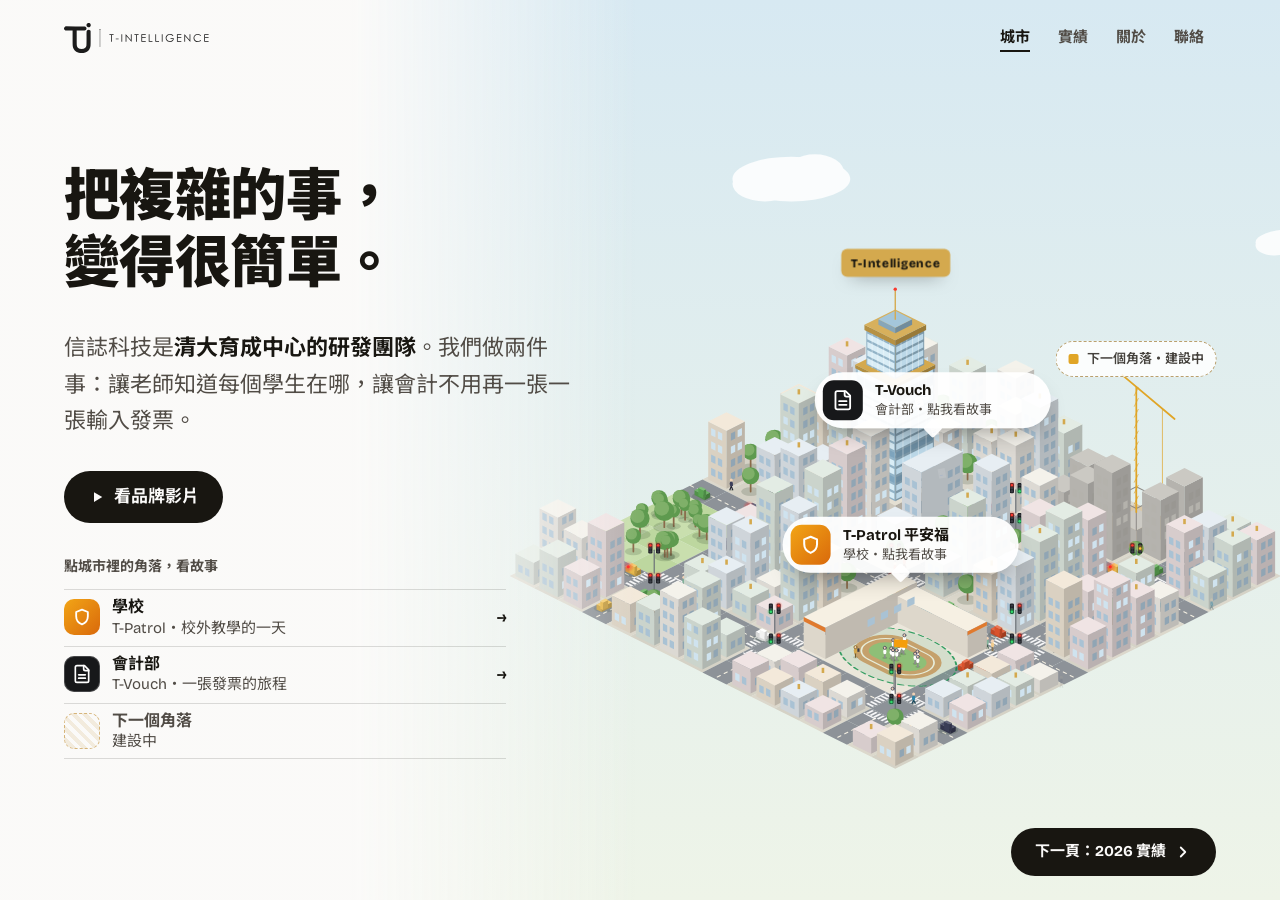
==== commit 8dc03440: "城市改回只有中間；大樓標籤改 T-Intelligence；兩個產品標籤一樣大；零事故色塊置中；實績與關於頁內容上下置中 由 xinzhi-website-preview 的 _preview/too" ====
--- a/v5/company/index.html
+++ b/v5/company/index.html
@@ -148,6 +148,9 @@
 .pin .txt span { display: block; font-size: 13px; color: oklch(0.42 0.012 80); line-height: 1.4; }
 .pin { animation: drop 700ms var(--ease) both; } .pin.patrol { animation-delay: 500ms; } .pin.vouch { animation-delay: 650ms; }
 .pin-hq { position: absolute; z-index: 2; left: 0; top: 0; transform: translate(-50%, -100%); padding: 4px 10px; border-radius: 6px; font-size: 12px; font-weight: 800; letter-spacing: .06em; background: #D4A94E; color: #1d1a12; white-space: nowrap; pointer-events: none; will-change: translate; box-shadow: 0 8px 18px -10px oklch(0 0 0 / .5); }   /* 信誌科技大樓 */
+.pin.patrol, .pin.vouch { width: 236px; }   /* 兩個產品標籤一樣大 */
+.pin .txt { min-width: 0; } .pin .txt span { white-space: nowrap; overflow: hidden; text-overflow: ellipsis; }
+@media (max-width: 960px) { .pin.patrol, .pin.vouch { width: 168px; } }   /* 手機：兩個一樣寬 */
 /* 下一個角落（還沒點亮的街區） */
 .pin-next { position: absolute; z-index: 2; left: 0; top: 0; transform: translate(-50%, -100%); display: flex; align-items: center; gap: 8px; padding: 6px 12px; border-radius: 999px; font-size: 13px; font-weight: 600;
   background: oklch(0.3 0.01 260 / .78); color: oklch(0.92 0.01 85); border: 1px dashed oklch(0.75 0.1 80 / .7); white-space: nowrap; pointer-events: none; animation: fade 700ms var(--ease) 900ms both; }
@@ -222,7 +225,7 @@
 /* ---------- 04 2026 ---------- */
 .p-proof { display: grid; grid-template-rows: auto 1fr; }
 .p-proof h2 { font-size: var(--t-display); line-height: 1.12; letter-spacing: -0.01em; max-width: 14em; }
-.p-proof h2 mark { background: var(--hi); color: var(--hi-ink); padding: 0 .18em; border-radius: 6px; -webkit-box-decoration-break: clone; box-decoration-break: clone; }  /* 金底上用白字對比不夠，改成深墨底金字 */
+.p-proof h2 mark { background: var(--hi); color: var(--hi-ink); display: inline-block; line-height: 1.12; padding: .06em .18em .1em; vertical-align: top; border-radius: 6px; -webkit-box-decoration-break: clone; box-decoration-break: clone; }  /* 金底上用白字對比不夠，改成深墨底金字 */
 .line { position: relative; align-self: center; margin-top: var(--s-6); }
 .line .rule { height: 3px; background: var(--ink); transform-origin: left; }
 .line .months { display: grid; grid-template-columns: repeat(6, 1fr); }
@@ -352,13 +355,14 @@
   .p-proof h2 { font-size: clamp(1.45rem, 4.2vh, 1.9rem); }
   /* 實績：七所學校排成兩欄，依螢幕高度平均分配，字放大（不擠在上半部） */
   main > .page.p-proof { grid-template-rows: auto 1fr auto; align-content: stretch; }
-  .p-proof .line { margin-top: 8px; overflow: visible; display: grid; grid-template-columns: 1fr 1fr; align-content: space-evenly; gap: clamp(10px, 2.4vh, 26px) 16px; }
+  .p-proof .line { margin-top: 8px; overflow: visible; display: grid; grid-template-columns: 1fr 1fr; align-self: center; align-content: center; gap: clamp(14px, 3vh, 26px) 16px; }
   .line .up, .line .down, .line .up > div, .line .down > div { display: contents; }
   .case b { font-size: clamp(15px, 2.3vh, 18px); }
   .case span { font-size: clamp(12px, 1.7vh, 14px); line-height: 1.45; margin-top: 2px; }
   .case, .case + .case { margin-top: 0; }
   .p-proof .src { font-size: 11px; margin-top: 10px; }
   .p-about { gap: 14px; }
+  main > .page.p-about { align-content: center; }   /* 關於：整塊內容上下置中 */
   .p-about h2 { font-size: clamp(1.8rem, 5vh, 2.4rem); }
   .p-about .where { margin-top: 8px; font-size: 13px; }
   .beliefs { gap: 12px; }
@@ -427,9 +431,9 @@
     </div>
     <canvas class="city" aria-hidden="true"></canvas>
     <button class="pin patrol" type="button" data-story="patrol"><span class="tile" aria-hidden="true"><svg viewBox="0 0 24 24" fill="none" stroke="#fff" stroke-width="2.2" stroke-linejoin="round"><path d="M12 3.2l7 2.8v5.2c0 4.4-2.9 8.1-7 9.6-4.1-1.5-7-5.2-7-9.6V6l7-2.8z"/></svg></span><span class="txt"><b>T-Patrol 平安福</b><span>學校・點我看故事</span></span></button>
-    <button class="pin vouch" type="button" data-story="vouch"><span class="tile" aria-hidden="true"><svg viewBox="0 0 24 24" fill="none" stroke="#fff" stroke-width="2" stroke-linecap="round" stroke-linejoin="round"><path d="M15 2H6a2 2 0 0 0-2 2v16a2 2 0 0 0 2 2h12a2 2 0 0 0 2-2V7Z"/><path d="M14 2v4a2 2 0 0 0 2 2h4"/><path d="M16 13H8"/><path d="M16 17H8"/></svg></span><span class="txt"><b>T-Vouch</b><span>客戶的會計部・點我看故事</span></span></button>
+    <button class="pin vouch" type="button" data-story="vouch"><span class="tile" aria-hidden="true"><svg viewBox="0 0 24 24" fill="none" stroke="#fff" stroke-width="2" stroke-linecap="round" stroke-linejoin="round"><path d="M15 2H6a2 2 0 0 0-2 2v16a2 2 0 0 0 2 2h12a2 2 0 0 0 2-2V7Z"/><path d="M14 2v4a2 2 0 0 0 2 2h4"/><path d="M16 13H8"/><path d="M16 17H8"/></svg></span><span class="txt"><b>T-Vouch</b><span>會計部・點我看故事</span></span></button>
     <p class="toast" role="status" aria-live="polite"><b>王小明</b> 離開了安全範圍・老師手機已通知</p>
-    <p class="pin-hq">信誌科技</p>
+    <p class="pin-hq">T-Intelligence</p>
     <p class="pin-next" aria-label="下一個角落：建設中，下一條產品線會在這裡點亮"><span class="crane" aria-hidden="true"></span>下一個角落・建設中</p>
     <section class="story" hidden aria-labelledby="story-title"></section>
   </section>
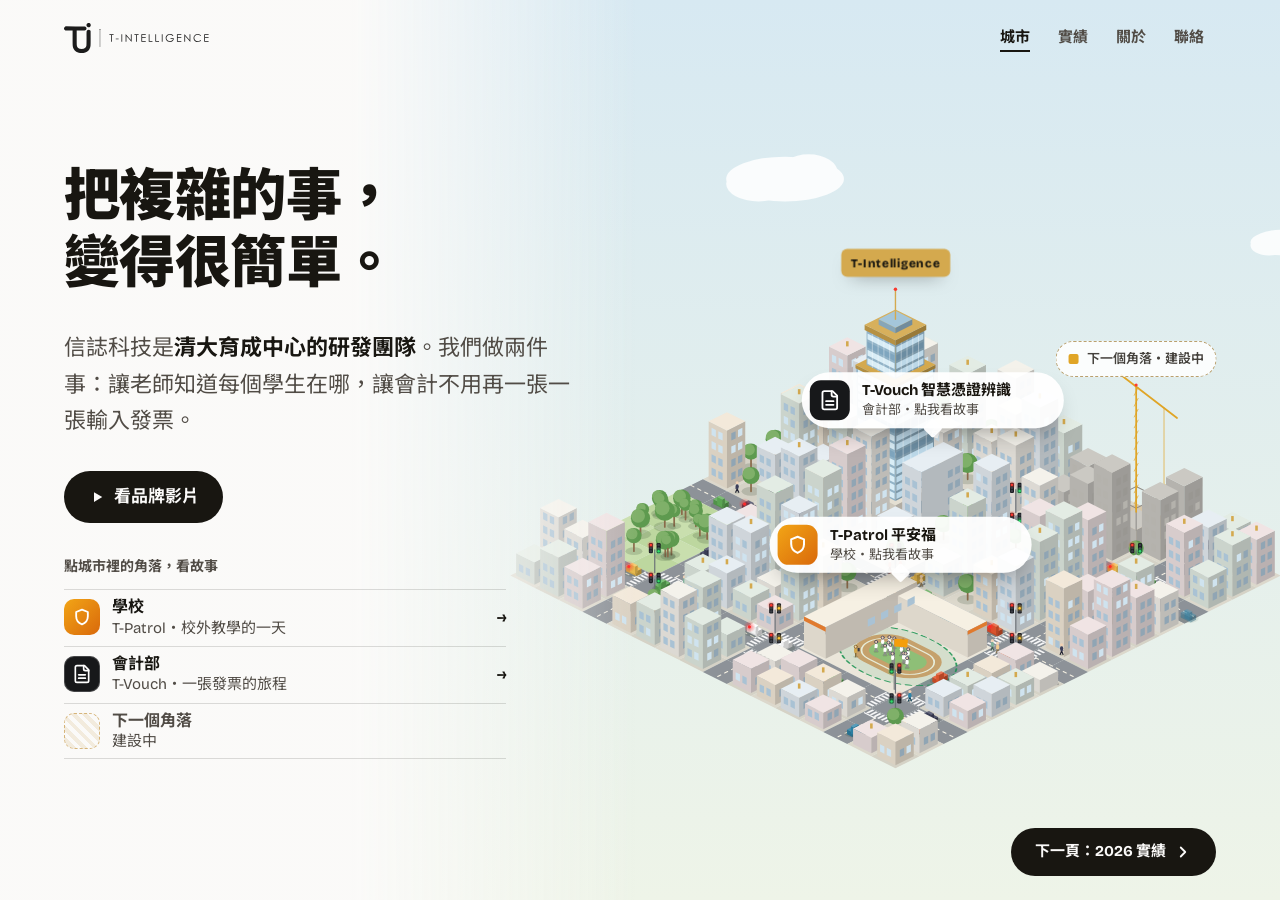
==== commit 8014ab2a: "整體檢查修正：學校故事固定鏡頭、離開故事加底色、頂列拿掉 App 圖示、手機時間軸與內容置中、裝置照片陰影、T-Vouch 智慧憑證辨識 由 xinzhi-website-preview 的 _pre" ====
--- a/v5/company/index.html
+++ b/v5/company/index.html
@@ -148,9 +148,9 @@
 .pin .txt span { display: block; font-size: 13px; color: oklch(0.42 0.012 80); line-height: 1.4; }
 .pin { animation: drop 700ms var(--ease) both; } .pin.patrol { animation-delay: 500ms; } .pin.vouch { animation-delay: 650ms; }
 .pin-hq { position: absolute; z-index: 2; left: 0; top: 0; transform: translate(-50%, -100%); padding: 4px 10px; border-radius: 6px; font-size: 12px; font-weight: 800; letter-spacing: .06em; background: #D4A94E; color: #1d1a12; white-space: nowrap; pointer-events: none; will-change: translate; box-shadow: 0 8px 18px -10px oklch(0 0 0 / .5); }   /* 信誌科技大樓 */
-.pin.patrol, .pin.vouch { width: 236px; }   /* 兩個產品標籤一樣大 */
+.pin.patrol, .pin.vouch { width: 262px; }   /* 兩個產品標籤一樣大 */
 .pin .txt { min-width: 0; } .pin .txt span { white-space: nowrap; overflow: hidden; text-overflow: ellipsis; }
-@media (max-width: 960px) { .pin.patrol, .pin.vouch { width: 168px; } }   /* 手機：兩個一樣寬 */
+@media (max-width: 960px) { .pin.patrol, .pin.vouch { width: 214px; } }   /* 手機：兩個一樣寬 */
 /* 下一個角落（還沒點亮的街區） */
 .pin-next { position: absolute; z-index: 2; left: 0; top: 0; transform: translate(-50%, -100%); display: flex; align-items: center; gap: 8px; padding: 6px 12px; border-radius: 999px; font-size: 13px; font-weight: 600;
   background: oklch(0.3 0.01 260 / .78); color: oklch(0.92 0.01 85); border: 1px dashed oklch(0.75 0.1 80 / .7); white-space: nowrap; pointer-events: none; animation: fade 700ms var(--ease) 900ms both; }
@@ -333,6 +333,9 @@
 @media (max-width: 640px) {
   .page { padding: 84px var(--pad-x) 80px; }
   main > .page { overflow-y: hidden; }
+  /* 手機：內容頁整塊上下置中，不會上面擠、下面空 */
+  main > .page:not(.p-hello):not(.p-news):not(.p-device):not(.p-proof) { align-content: center; }
+
   main > .page:not(.p-hello) { row-gap: clamp(10px, 2vh, 18px); }
   .p-hello .copy { position: absolute; left: 0; right: 0; top: auto; bottom: 72px; height: auto; margin: 0; padding: 28px var(--pad-x) 10px; }
   /* 城市延伸到整支手機：文字區塊改成半透明底色，城市在文字後面也看得到 */
@@ -431,7 +434,7 @@
     </div>
     <canvas class="city" aria-hidden="true"></canvas>
     <button class="pin patrol" type="button" data-story="patrol"><span class="tile" aria-hidden="true"><svg viewBox="0 0 24 24" fill="none" stroke="#fff" stroke-width="2.2" stroke-linejoin="round"><path d="M12 3.2l7 2.8v5.2c0 4.4-2.9 8.1-7 9.6-4.1-1.5-7-5.2-7-9.6V6l7-2.8z"/></svg></span><span class="txt"><b>T-Patrol 平安福</b><span>學校・點我看故事</span></span></button>
-    <button class="pin vouch" type="button" data-story="vouch"><span class="tile" aria-hidden="true"><svg viewBox="0 0 24 24" fill="none" stroke="#fff" stroke-width="2" stroke-linecap="round" stroke-linejoin="round"><path d="M15 2H6a2 2 0 0 0-2 2v16a2 2 0 0 0 2 2h12a2 2 0 0 0 2-2V7Z"/><path d="M14 2v4a2 2 0 0 0 2 2h4"/><path d="M16 13H8"/><path d="M16 17H8"/></svg></span><span class="txt"><b>T-Vouch</b><span>會計部・點我看故事</span></span></button>
+    <button class="pin vouch" type="button" data-story="vouch"><span class="tile" aria-hidden="true"><svg viewBox="0 0 24 24" fill="none" stroke="#fff" stroke-width="2" stroke-linecap="round" stroke-linejoin="round"><path d="M15 2H6a2 2 0 0 0-2 2v16a2 2 0 0 0 2 2h12a2 2 0 0 0 2-2V7Z"/><path d="M14 2v4a2 2 0 0 0 2 2h4"/><path d="M16 13H8"/><path d="M16 17H8"/></svg></span><span class="txt"><b>T-Vouch 智慧憑證辨識</b><span>會計部・點我看故事</span></span></button>
     <p class="toast" role="status" aria-live="polite"><b>王小明</b> 離開了安全範圍・老師手機已通知</p>
     <p class="pin-hq">T-Intelligence</p>
     <p class="pin-next" aria-label="下一個角落：建設中，下一條產品線會在這裡點亮"><span class="crane" aria-hidden="true"></span>下一個角落・建設中</p>
@@ -578,7 +581,7 @@
     onLayout: placePins,
     onFrame: function () { if (storyId || !city.spots().home) placePins(); if (story) story.frame(); },
     // 故事模式時，鏡頭把焦點放在面板旁邊（電腦：右側；手機：上半部）
-    anchor: function (w, h) { if (w < 641 && !storyId && curId === 'hello') return { x: .5, y: (64 + copy.getBoundingClientRect().top) / 2 / h }; if (w < 961) return { x: .5, y: storyId ? .24 : .27 }; return storyId ? { x: .6, y: .36 } : { x: .5, y: .5 }; }
+    anchor: function (w, h) { if (w < 641 && !storyId && curId === 'hello') return { x: .5, y: (64 + copy.getBoundingClientRect().top) / 2 / h }; if (w < 961) return { x: .5, y: storyId ? .33 : .27 }; return storyId ? { x: .6, y: .36 } : { x: .5, y: .5 }; }
   });
   // 每一頁的城市鏡頭：實績拉遠看整座城、關於看辦公區、聯絡看還在施工的「下一個角落」
   var CP = city.places, CAMS = { proof: { x: 7, y: 7, z: 0, zoom: 1.05 }, about: { x: CP.tower.x, y: CP.tower.y, z: 2.4, zoom: 1.6 }, talk: { x: CP.site.x, y: CP.site.y, z: 2, zoom: 1.9 } };
--- a/v5/story.css
+++ b/v5/story.css
@@ -4,14 +4,15 @@
 .story { position: absolute; inset: 0; z-index: 3; pointer-events: none; color: var(--ink); --st-bg: oklch(0.16 0.01 260); }
 html[data-theme="paper"] .story { --st-bg: oklch(0.985 0.002 85); }
 .story[hidden] { display: none; }
+.story-scrim::before { content: ""; position: absolute; inset: 0 0 auto; height: 120px; background: linear-gradient(180deg, color-mix(in oklch, var(--st-bg) 94%, transparent) 0, color-mix(in oklch, var(--st-bg) 70%, transparent) 55%, color-mix(in oklch, var(--st-bg) 0%, transparent) 100%); }   /* 上方淡底色：Logo 與離開故事看得清楚 */
 .story > * { pointer-events: auto; }
 .story-scrim { position: absolute; inset: 0; pointer-events: none !important; background: linear-gradient(0deg, var(--st-bg) 0%, color-mix(in oklch, var(--st-bg) 94%, transparent) 36%, color-mix(in oklch, var(--st-bg) 0%, transparent) 70%); animation: st-fade 700ms ease both; }
 .story-head { position: absolute; left: var(--pad-x); right: var(--pad-x); top: 0; height: 76px; display: flex; align-items: center; justify-content: flex-end; gap: var(--s-4); }
 .story-kick { font-weight: 700; font-size: 15px; color: var(--ink-2); margin-bottom: var(--s-3); }
 .story-kick b { color: var(--ink); }
-.story-x { min-height: 44px; padding: 0 4px; font-weight: 700; font-size: 15px; display: inline-flex; align-items: center; gap: 10px; color: var(--ink); }
-.story-x span { text-decoration: underline; text-decoration-thickness: 2px; text-underline-offset: 6px; }
-.story-x:hover span { text-decoration-thickness: 3px; }
+.story-x { min-height: 44px; padding: 0 16px; font-weight: 700; font-size: 15px; display: inline-flex; align-items: center; gap: 8px; color: var(--ink); border-radius: 999px; background: color-mix(in oklch, var(--st-bg) 88%, transparent); box-shadow: 0 6px 18px -8px oklch(0 0 0 / .35), inset 0 0 0 1px var(--rule); -webkit-backdrop-filter: blur(6px); backdrop-filter: blur(6px); }   /* 有底色，城市上也看得清楚 */
+.story-x span { text-decoration: none; }
+.story-x:hover { box-shadow: 0 6px 18px -8px oklch(0 0 0 / .35), inset 0 0 0 1.5px var(--ink); }
 .story-x svg { width: 18px; height: 18px; }
 .story-body { position: absolute; left: var(--pad-x); right: var(--pad-x); bottom: 112px; display: grid; grid-template-columns: minmax(0, 34em) auto; justify-content: space-between; align-items: end; gap: var(--s-7); }
 .story-body.swap .story-time { animation: st-tc 600ms var(--ease) both; }
@@ -49,7 +50,8 @@
 
 /* 每一幕的小東西：直接放在畫面上，不另外框起來 */
 .sv-devs { display: flex; align-items: flex-end; gap: var(--s-5); }
-.sv-devs img { height: clamp(110px, 20vh, 180px); width: auto; filter: drop-shadow(0 18px 18px oklch(0 0 0 / .35)); }
+.sv-devs img { height: clamp(110px, 20vh, 180px); width: auto; }
+.sv-devs { padding-bottom: 10px; background: radial-gradient(ellipse 46% 9% at 50% 94%, oklch(0 0 0 / .16), transparent 70%); }   /* 照片下方一層淡淡的地面陰影（不用 filter，避免被捲動框切成方塊） */
 .sv-big { font-weight: 700; font-size: clamp(3rem, 6vw, 5rem); line-height: 1; font-variant-numeric: tabular-nums; color: var(--ink); }
 .sv-big small { display: block; font-size: 15px; color: var(--ink-2); margin-top: 8px; letter-spacing: 0; }
 .sv-big .ok { color: oklch(0.72 0.15 150); }
@@ -94,7 +96,7 @@
 @media (max-width: 960px) {
   .story-scrim { background: linear-gradient(0deg, var(--st-bg) 0%, var(--st-bg) 50%, color-mix(in oklch, var(--st-bg) 0%, transparent) 64%); }
   .story-kick { font-size: 13px; margin-bottom: var(--s-2); }
-  .story-body { bottom: 104px; grid-template-columns: minmax(0, 1fr); gap: var(--s-4); max-height: 50dvh; overflow-y: auto; align-content: start; }
+  .story-body { padding-bottom: 12px; bottom: 96px; grid-template-columns: minmax(0, 1fr); gap: var(--s-4); max-height: 50dvh; overflow-y: auto; align-content: start; }
   .sv-ocr { gap: var(--s-4); }
   .sv-ocr .einv { --ei-w: 128px; }
   .sv-ocr dl { min-width: 0; }
@@ -106,6 +108,10 @@
   .story-foot { bottom: 16px; gap: var(--s-3); }
   .story-steps { margin: 0 18px; }
   .story-steps button { font-size: 0; min-width: 32px; }   /* 手機：只留刻度點，時間看大時間碼 */
+  .story-steps li, .story-steps li.up { top: 0; left: calc(var(--even) * 100%); }
+  .story-steps li.up button { grid-template-rows: none; padding-top: 6px; }
+  .story-steps li.up button::before { order: 0; }
+  .story-steps::after { width: calc(var(--pe, 0) * 100%); }
   .story-next { padding: 0 var(--s-4); }
   .sv-devs img { height: 76px; }
   .sv-alert { width: 100%; max-width: 320px; }
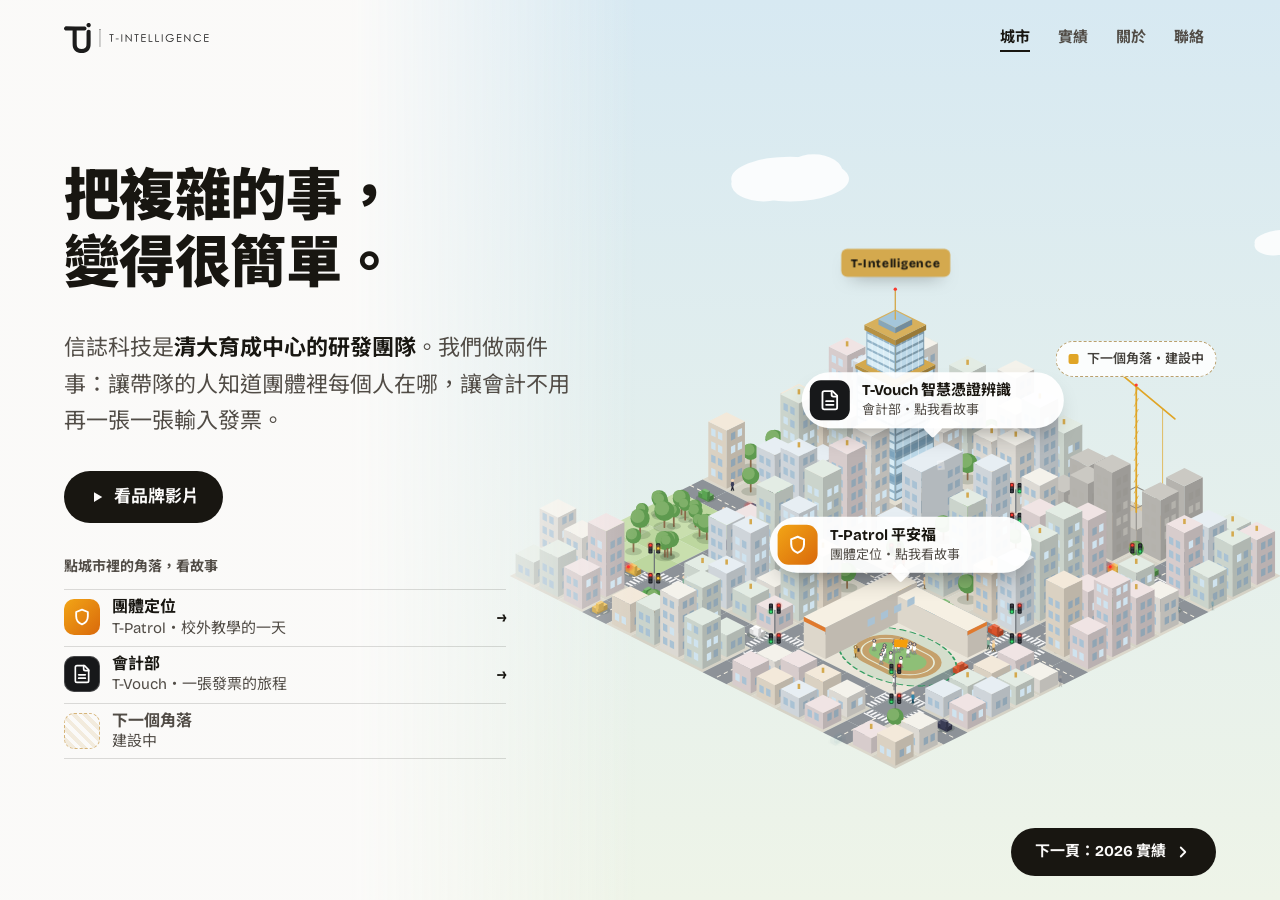
==== commit 2ed87166: "T-Patrol 定位改為團體活動：文案不再限定學校（故事場景仍是校外教學） Co-Authored-By: Claude Opus 5.5 <noreply@anthropic.com> Claud" ====
--- a/v5/company/index.html
+++ b/v5/company/index.html
@@ -15,7 +15,7 @@
   })();
 </script>
 <title>信誌科技 T-Intelligence｜把複雜的事，變得很簡單</title>
-<meta name="description" content="清大育成的研發團隊。T-Patrol 平安福讓老師知道每個學生在哪；T-Vouch 讓會計不用再一張一張輸入發票。">
+<meta name="description" content="清大育成的研發團隊。T-Patrol 平安福讓帶隊的人知道團體裡每個人在哪；T-Vouch 讓會計不用再一張一張輸入發票。">
 <link rel="preconnect" href="https://fonts.googleapis.com">
 <link rel="preconnect" href="https://fonts.gstatic.com" crossorigin>
 <link href="https://fonts.googleapis.com/css2?family=Bricolage+Grotesque:opsz,wght@12..96,400..800&family=Noto+Sans+TC:wght@400;500;700;900&display=swap" rel="stylesheet">
@@ -421,21 +421,21 @@
   <section class="page p-hello dark" id="hello" aria-labelledby="h-hello" data-name="開始">
     <div class="copy">
       <h1 id="h-hello"><span class="ln"><span class="nw">把複雜的事，</span></span><span class="ln"><span class="nw">變得很簡單。</span></span></h1>
-      <p class="intro">信誌科技是<b>清大育成中心的研發團隊</b>。我們做兩件事：讓老師知道每個學生在哪，讓會計不用再一張一張輸入發票。</p>
+      <p class="intro">信誌科技是<b>清大育成中心的研發團隊</b>。我們做兩件事：讓帶隊的人知道團體裡每個人在哪，讓會計不用再一張一張輸入發票。</p>
       <div class="acts">
         <button class="btn" type="button" data-video="../../company/assets/video/brand.mp4" data-poster="../../company/assets/video/brand.jpg"><svg viewBox="0 0 24 24" fill="currentColor" aria-hidden="true"><path d="M8 5.5v13l11-6.5z"/></svg>看品牌影片</button>
       </div>
       <div class="corners">
         <p class="corners-k">點城市裡的角落，看故事</p>
-        <button type="button" data-story="patrol"><span class="tile" style="background:linear-gradient(135deg,#F2A516,#D9690B)" aria-hidden="true"><svg viewBox="0 0 24 24" fill="none" stroke="#fff" stroke-width="2.2" stroke-linejoin="round"><path d="M12 3.2l7 2.8v5.2c0 4.4-2.9 8.1-7 9.6-4.1-1.5-7-5.2-7-9.6V6l7-2.8z"/></svg></span><span><b>學校</b>T-Patrol・校外教學的一天</span></button>
+        <button type="button" data-story="patrol"><span class="tile" style="background:linear-gradient(135deg,#F2A516,#D9690B)" aria-hidden="true"><svg viewBox="0 0 24 24" fill="none" stroke="#fff" stroke-width="2.2" stroke-linejoin="round"><path d="M12 3.2l7 2.8v5.2c0 4.4-2.9 8.1-7 9.6-4.1-1.5-7-5.2-7-9.6V6l7-2.8z"/></svg></span><span><b>團體定位</b>T-Patrol・校外教學的一天</span></button>
         <button type="button" data-story="vouch"><span class="tile" style="background:#17181a;box-shadow:inset 0 0 0 1px oklch(1 0 0 / .2)" aria-hidden="true"><svg viewBox="0 0 24 24" fill="none" stroke="#fff" stroke-width="2" stroke-linecap="round" stroke-linejoin="round"><path d="M15 2H6a2 2 0 0 0-2 2v16a2 2 0 0 0 2 2h12a2 2 0 0 0 2-2V7Z"/><path d="M14 2v4a2 2 0 0 0 2 2h4"/><path d="M16 13H8"/><path d="M16 17H8"/></svg></span><span><b>會計部</b>T-Vouch・一張發票的旅程</span></button>
         <p class="corner-next"><span class="tile" aria-hidden="true"></span><span><b>下一個角落</b>建設中</span></p>
       </div>
     </div>
     <canvas class="city" aria-hidden="true"></canvas>
-    <button class="pin patrol" type="button" data-story="patrol"><span class="tile" aria-hidden="true"><svg viewBox="0 0 24 24" fill="none" stroke="#fff" stroke-width="2.2" stroke-linejoin="round"><path d="M12 3.2l7 2.8v5.2c0 4.4-2.9 8.1-7 9.6-4.1-1.5-7-5.2-7-9.6V6l7-2.8z"/></svg></span><span class="txt"><b>T-Patrol 平安福</b><span>學校・點我看故事</span></span></button>
+    <button class="pin patrol" type="button" data-story="patrol"><span class="tile" aria-hidden="true"><svg viewBox="0 0 24 24" fill="none" stroke="#fff" stroke-width="2.2" stroke-linejoin="round"><path d="M12 3.2l7 2.8v5.2c0 4.4-2.9 8.1-7 9.6-4.1-1.5-7-5.2-7-9.6V6l7-2.8z"/></svg></span><span class="txt"><b>T-Patrol 平安福</b><span>團體定位・點我看故事</span></span></button>
     <button class="pin vouch" type="button" data-story="vouch"><span class="tile" aria-hidden="true"><svg viewBox="0 0 24 24" fill="none" stroke="#fff" stroke-width="2" stroke-linecap="round" stroke-linejoin="round"><path d="M15 2H6a2 2 0 0 0-2 2v16a2 2 0 0 0 2 2h12a2 2 0 0 0 2-2V7Z"/><path d="M14 2v4a2 2 0 0 0 2 2h4"/><path d="M16 13H8"/><path d="M16 17H8"/></svg></span><span class="txt"><b>T-Vouch 智慧憑證辨識</b><span>會計部・點我看故事</span></span></button>
-    <p class="toast" role="status" aria-live="polite"><b>王小明</b> 離開了安全範圍・老師手機已通知</p>
+    <p class="toast" role="status" aria-live="polite"><b>王小明</b> 離開了安全範圍・帶隊手機已通知</p>
     <p class="pin-hq">T-Intelligence</p>
     <p class="pin-next" aria-label="下一個角落：建設中，下一條產品線會在這裡點亮"><span class="crane" aria-hidden="true"></span>下一個角落・建設中</p>
     <section class="story" hidden aria-labelledby="story-title"></section>
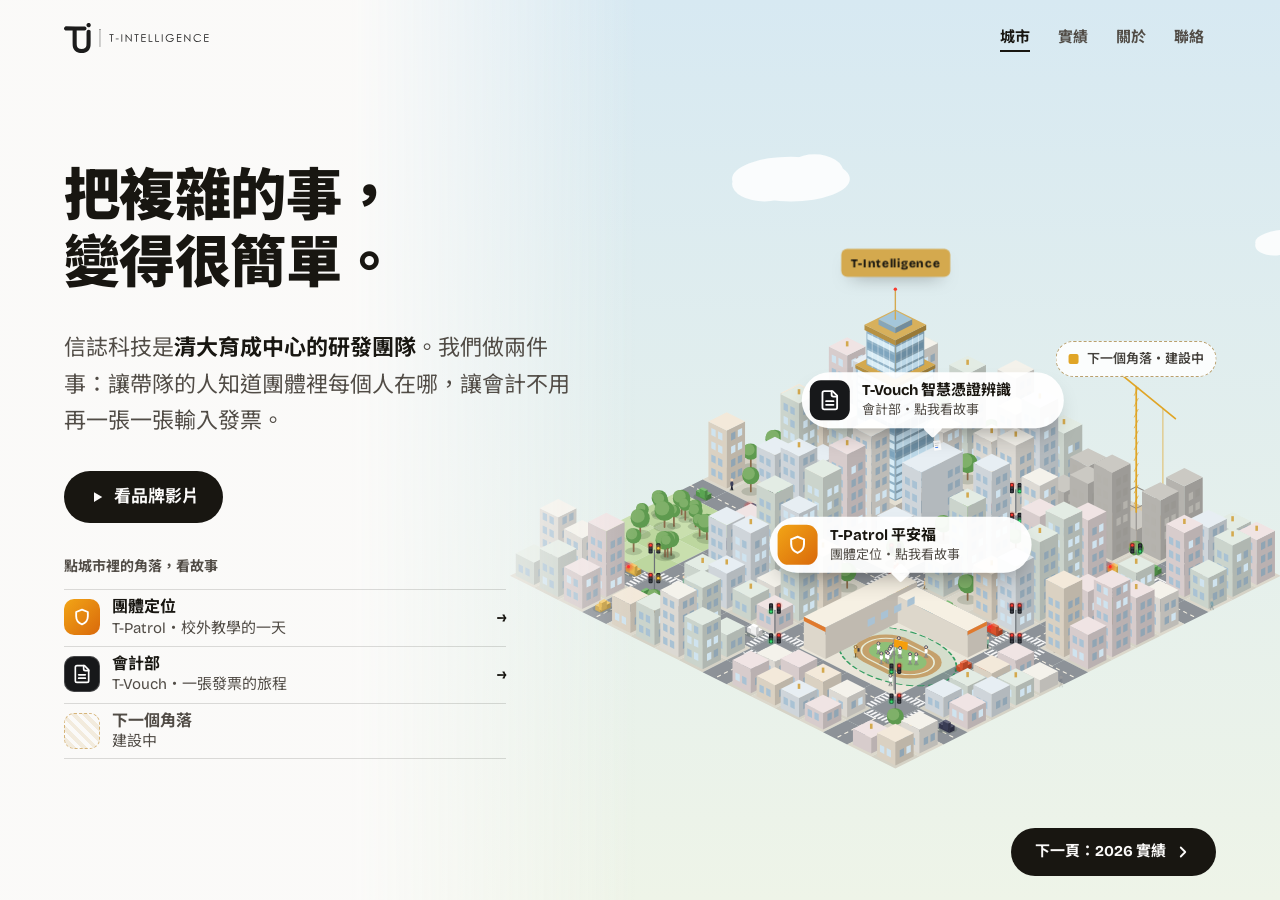
==== commit 95c704e4: "色塊內文字上下置中（零事故、就來不及） Co-Authored-By: Claude Opus 5.5 <noreply@anthropic.com> Claude-Session: https://" ====
--- a/v5/company/index.html
+++ b/v5/company/index.html
@@ -225,7 +225,7 @@
 /* ---------- 04 2026 ---------- */
 .p-proof { display: grid; grid-template-rows: auto 1fr; }
 .p-proof h2 { font-size: var(--t-display); line-height: 1.12; letter-spacing: -0.01em; max-width: 14em; }
-.p-proof h2 mark { background: var(--hi); color: var(--hi-ink); display: inline-block; line-height: 1.12; padding: .06em .18em .1em; vertical-align: top; border-radius: 6px; -webkit-box-decoration-break: clone; box-decoration-break: clone; }  /* 金底上用白字對比不夠，改成深墨底金字 */
+.p-proof h2 mark { background: var(--hi); color: var(--hi-ink); display: inline-block; line-height: 1.12; padding: .14em .18em .02em; vertical-align: top; border-radius: 6px; -webkit-box-decoration-break: clone; box-decoration-break: clone; }  /* 金底上用白字對比不夠，改成深墨底金字 */
 .line { position: relative; align-self: center; margin-top: var(--s-6); }
 .line .rule { height: 3px; background: var(--ink); transform-origin: left; }
 .line .months { display: grid; grid-template-columns: repeat(6, 1fr); }
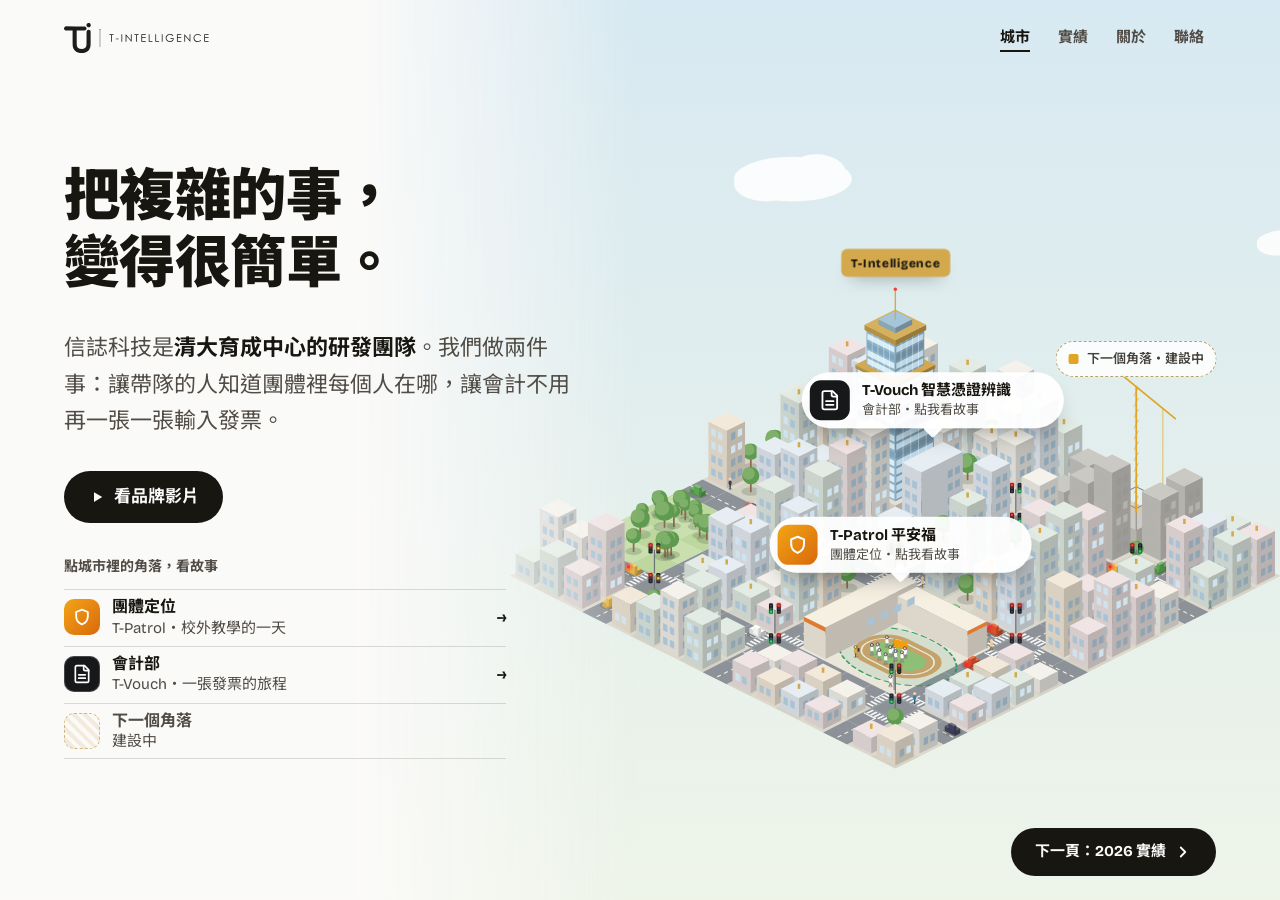
==== commit a1b016f5: "手機鎖定縮放：不能雙指放大、雙擊放大，畫面不再跳動 Co-Authored-By: Claude Opus 5.5 <noreply@anthropic.com> Claude-Session: ht" ====
--- a/v5/company/index.html
+++ b/v5/company/index.html
@@ -2,7 +2,11 @@
 <html lang="zh-TW">
 <head>
 <meta charset="UTF-8">
-<meta name="viewport" content="width=device-width, initial-scale=1.0">
+<meta name="viewport" content="width=device-width, initial-scale=1.0, maximum-scale=1.0, user-scalable=no">
+<style>html { touch-action: pan-x pan-y; -webkit-text-size-adjust: 100%; text-size-adjust: 100%; }</style>
+<script>/* 手機不能雙指放大：iOS Safari 不理 user-scalable=no，要另外擋住縮放手勢 */
+['gesturestart', 'gesturechange', 'gestureend'].forEach(function (t) { document.addEventListener(t, function (e) { e.preventDefault(); }, { passive: false }); });
+document.addEventListener('touchmove', function (e) { if (e.touches.length > 1) e.preventDefault(); }, { passive: false });</script>
 <meta name="robots" content="noindex">
 <link rel="icon" type="image/png" href="../favicon.png">
 <script>
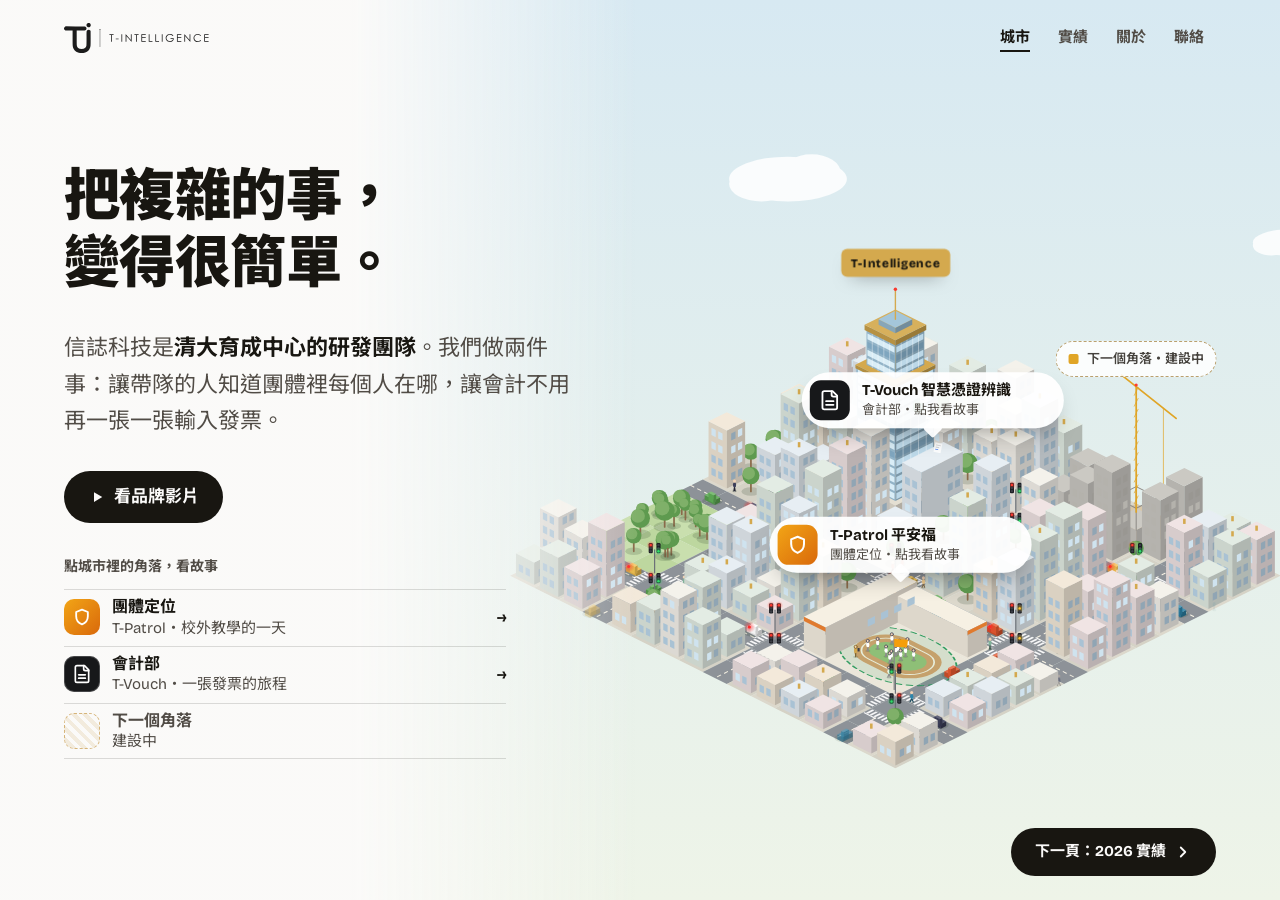
==== commit 97e6b00f: "分享縮圖：三個網站加上 1200×630 分享圖（LINE／iMessage／FB 預覽） Co-Authored-By: Claude Opus 5.5 <noreply@anthropic.com" ====
--- a/v5/company/index.html
+++ b/v5/company/index.html
@@ -8,6 +8,19 @@
 ['gesturestart', 'gesturechange', 'gestureend'].forEach(function (t) { document.addEventListener(t, function (e) { e.preventDefault(); }, { passive: false }); });
 document.addEventListener('touchmove', function (e) { if (e.touches.length > 1) e.preventDefault(); }, { passive: false });</script>
 <meta name="robots" content="noindex">
+<!-- 分享縮圖（LINE、iMessage、FB）：1200×630。上正式網站時把網址換成正式網域 -->
+<meta property="og:type" content="website">
+<meta property="og:site_name" content="信誌科技 T-Intelligence">
+<meta property="og:locale" content="zh_TW">
+<meta property="og:title" content="信誌科技 T-Intelligence｜把複雜的事，變得很簡單">
+<meta property="og:description" content="清大育成的研發團隊。T-Patrol 平安福讓帶隊的人知道團體裡每個人在哪；T-Vouch 讓會計不用再一張一張輸入發票。">
+<meta property="og:url" content="https://jordan19980201.github.io/xinzhi-preview-site/v5/company/">
+<meta property="og:image" content="https://jordan19980201.github.io/xinzhi-preview-site/v5/company/og.jpg">
+<meta property="og:image:width" content="1200">
+<meta property="og:image:height" content="630">
+<meta property="og:image:alt" content="信誌科技 T-Intelligence｜把複雜的事，變得很簡單">
+<meta name="twitter:card" content="summary_large_image">
+<meta name="twitter:image" content="https://jordan19980201.github.io/xinzhi-preview-site/v5/company/og.jpg">
 <link rel="icon" type="image/png" href="../favicon.png">
 <script>
   // 配色：網址指定 ?theme= 就照它；沒指定就看訪客自己的時間：早上 6 點到下午 6 點前是白天（紙白），其他時間是傍晚（夜金）。
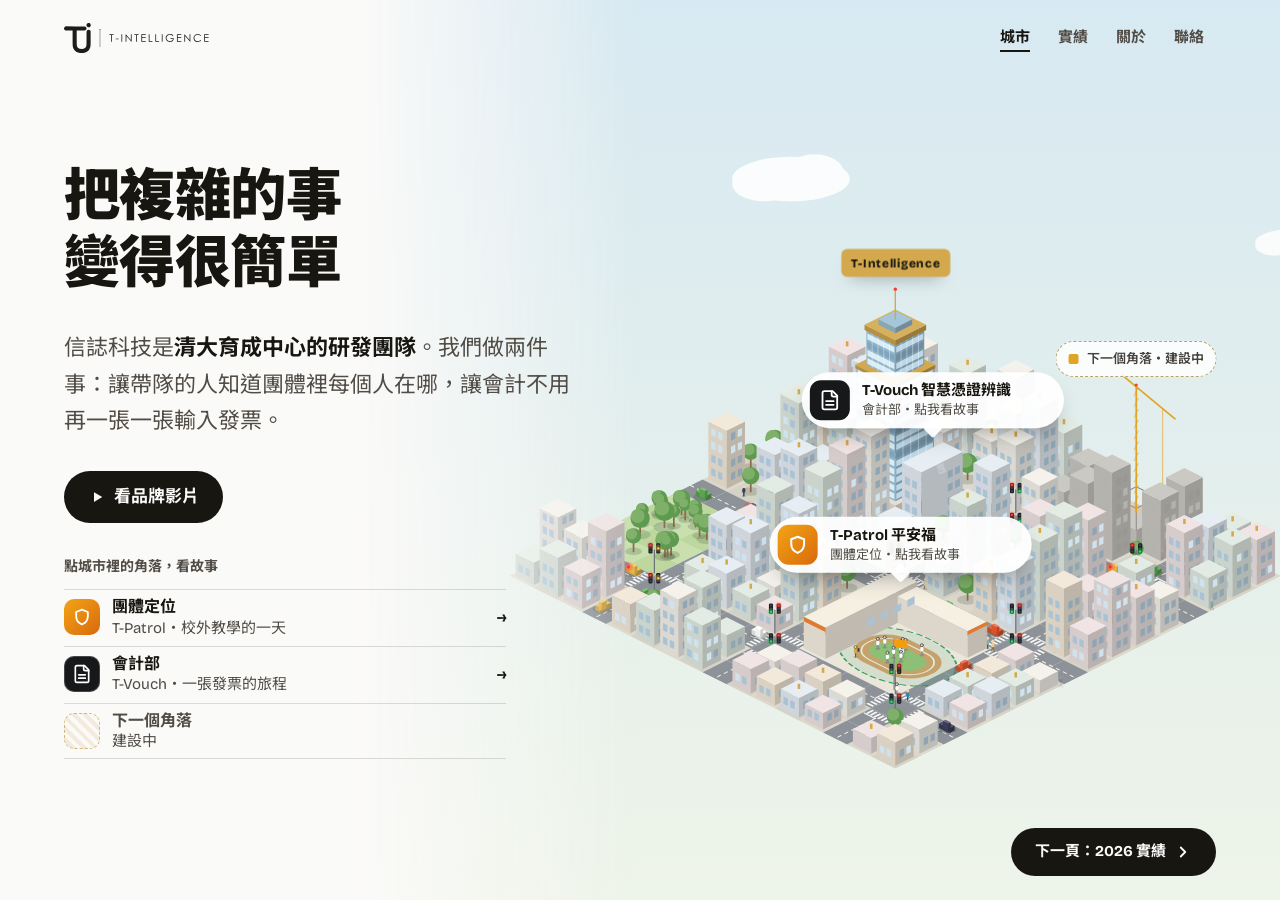
==== commit e46b7edd: "刪掉不必要的標點：標題、小標、清單、標籤句尾句號與斷行逗號 Co-Authored-By: Claude Opus 5.5 <noreply@anthropic.com> Claude-Session" ====
--- a/v5/company/index.html
+++ b/v5/company/index.html
@@ -437,7 +437,7 @@
   <!-- 01 -->
   <section class="page p-hello dark" id="hello" aria-labelledby="h-hello" data-name="開始">
     <div class="copy">
-      <h1 id="h-hello"><span class="ln"><span class="nw">把複雜的事，</span></span><span class="ln"><span class="nw">變得很簡單。</span></span></h1>
+      <h1 id="h-hello"><span class="ln"><span class="nw">把複雜的事</span> </span><span class="ln"><span class="nw">變得很簡單</span></span></h1>
       <p class="intro">信誌科技是<b>清大育成中心的研發團隊</b>。我們做兩件事：讓帶隊的人知道團體裡每個人在哪，讓會計不用再一張一張輸入發票。</p>
       <div class="acts">
         <button class="btn" type="button" data-video="../../company/assets/video/brand.mp4" data-poster="../../company/assets/video/brand.jpg"><svg viewBox="0 0 24 24" fill="currentColor" aria-hidden="true"><path d="M8 5.5v13l11-6.5z"/></svg>看品牌影片</button>
@@ -460,7 +460,7 @@
 
   <!-- 04 -->
   <section class="page p-proof dark" id="proof" aria-labelledby="h-proof" data-name="2026 實績">
-    <h2 id="h-proof"><span class="nw">2026 年，</span><span class="nw">七所學校</span><span class="nw">帶著 T-Patrol 出門，</span><mark class="nw">零事故。</mark></h2>
+    <h2 id="h-proof"><span class="nw">2026 年</span> <span class="nw">七所學校</span><span class="nw">帶著 T-Patrol 出門</span> <mark class="nw">零事故</mark></h2>
     <div class="line">
       <div class="up">
         <div><div class="case" style="--i:0"><b>龍潭國中</b><span>兩天一夜營隊・全隊</span></div></div>
@@ -484,24 +484,24 @@
   <!-- 05 -->
   <section class="page p-about" id="about" aria-labelledby="h-about" data-name="關於我們">
     <div>
-      <h2 id="h-about">清大育成的<br>研發團隊。</h2>
+      <h2 id="h-about">清大育成的<br>研發團隊</h2>
       <p class="where">新竹市光復路二段101號<br>清華大學創新育成大樓 720 室</p>
     </div>
     <div class="beliefs">
-      <p><b>讓科技走進日常。</b>成為台灣領先的物聯網與 AI 智慧服務平台，守護安全、提升效率。</p>
-      <p><b>科技應該讓人安心。</b>用精準的定位追蹤與智慧辨識，解決教育、宗教、企業場景裡的真實痛點。</p>
-      <p><b>簡單好用，穩定可靠。</b>安全第一、使用者導向、持續創新，讓客戶專心在自己的核心業務。</p>
+      <p><b>讓科技走進日常</b>成為台灣領先的物聯網與 AI 智慧服務平台，守護安全、提升效率</p>
+      <p><b>科技應該讓人安心</b>用精準的定位追蹤與智慧辨識，解決教育、宗教、企業場景裡的真實痛點</p>
+      <p><b>簡單好用 穩定可靠</b>安全第一、使用者導向、持續創新，讓客戶專心在自己的核心業務</p>
     </div>
   </section>
 
   <!-- 06 -->
   <section class="page p-talk dark" id="talk" aria-labelledby="h-talk" data-name="聯絡">
     <div>
-      <h2 id="h-talk"><span class="nw">有個複雜的問題？</span><br><span class="nw">交給我們。</span></h2>
+      <h2 id="h-talk"><span class="nw">有個複雜的問題？</span><br><span class="nw">交給我們</span></h2>
       <div class="direct">
         <a href="mailto:contact@t-intelligence.com.tw">contact@t-intelligence.com.tw</a>
         <a href="tel:+88635619943">(03) 561-9943</a>
-        <p>平日回覆，週末與國定假日順延。</p>
+        <p>平日回覆，週末與國定假日順延</p>
       </div>
     </div>
     <!-- 預覽版不送出；上線時接回原本的 Web3Forms 設定（欄位名稱 name / email / subject / message） -->
